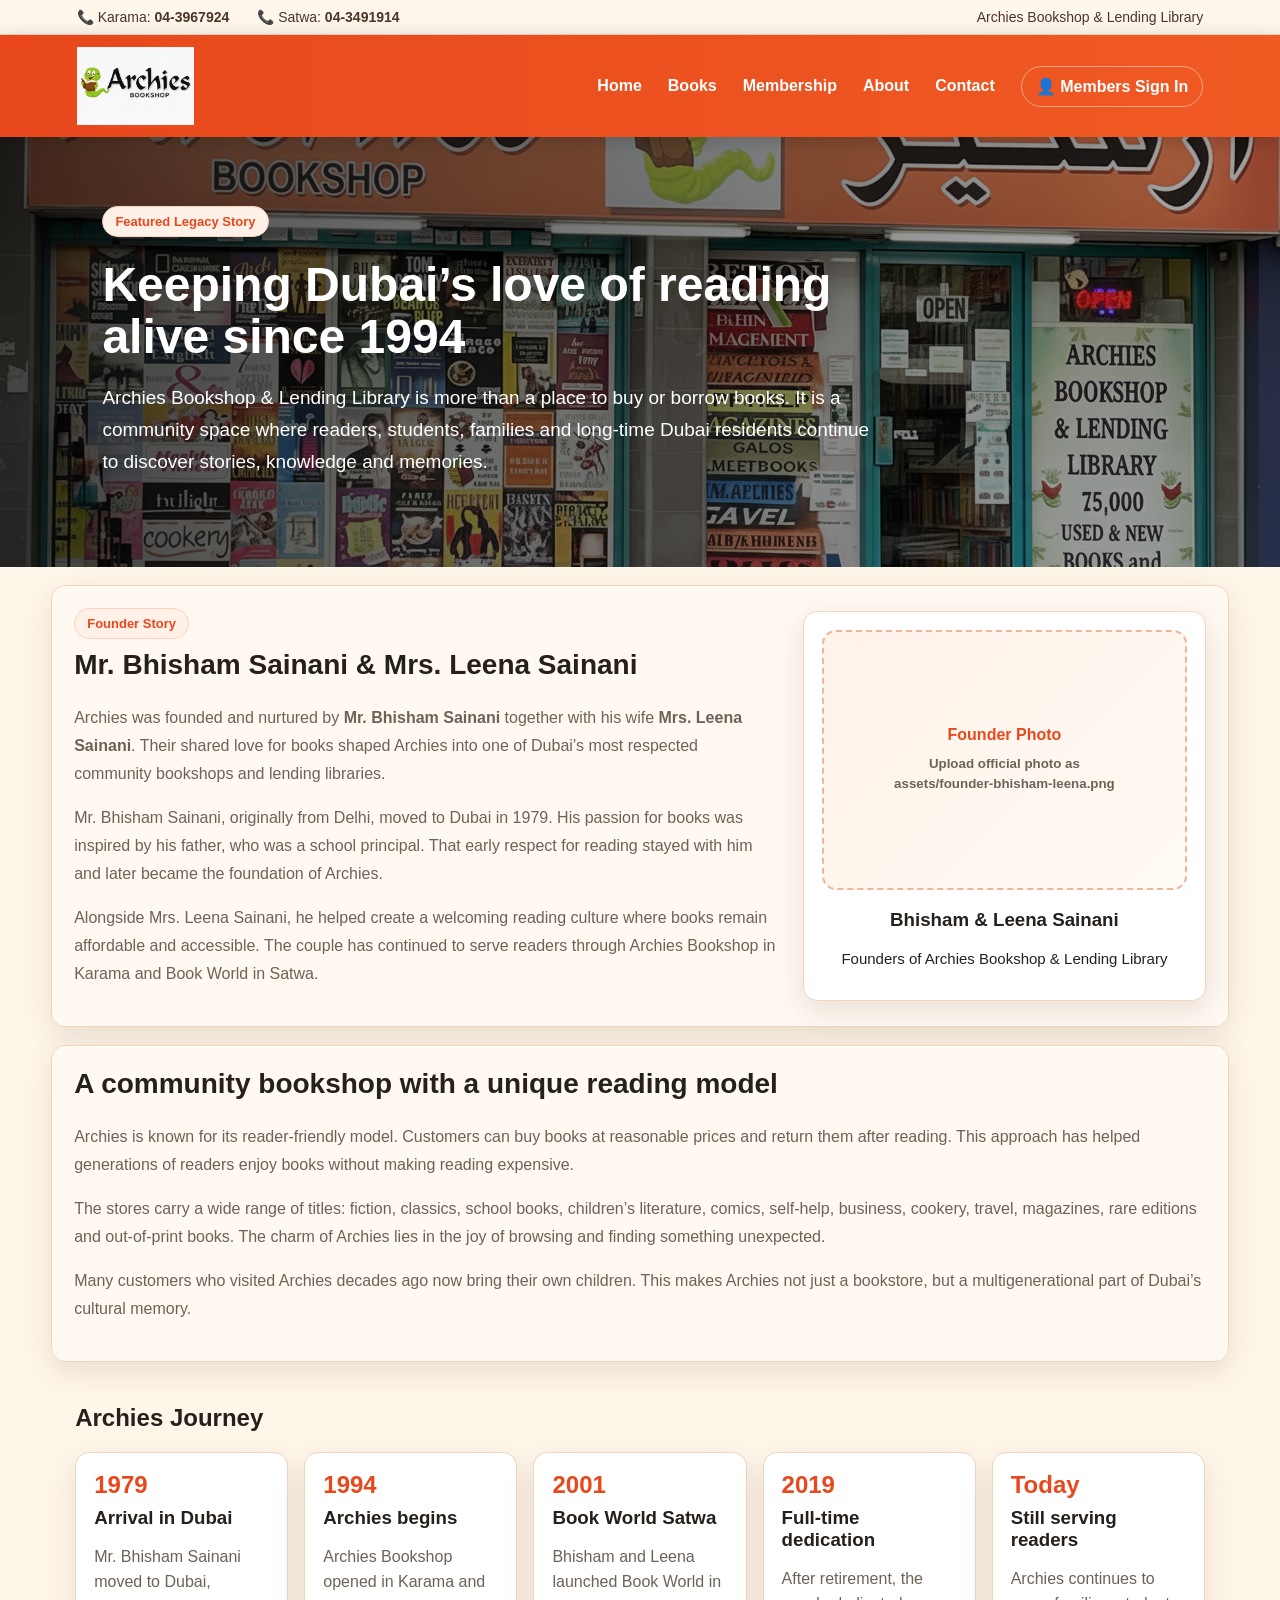
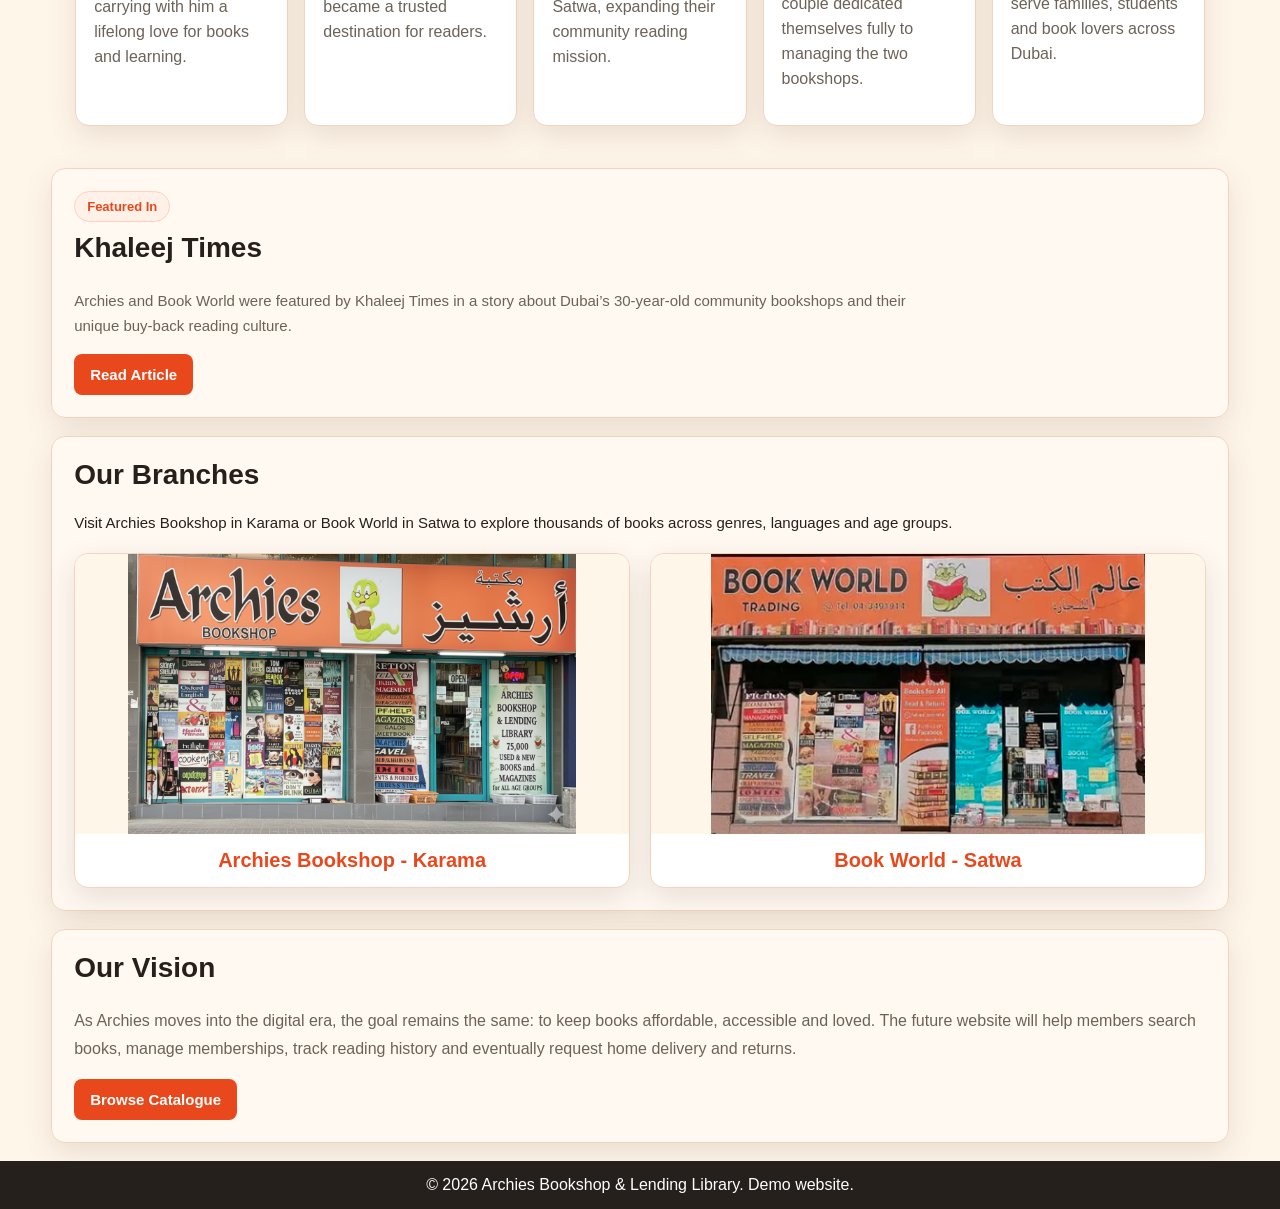
==== about.html @ c13fe4f5 "Add files via upload" ====
<!DOCTYPE html>
<html lang="en">
<head>
  <meta charset="UTF-8" />
  <meta name="viewport" content="width=device-width, initial-scale=1.0" />
  <title>About Archies Library Dubai</title>
  <link rel="stylesheet" href="styles.css" />
</head>
<body class="about-page">
  <div class="topbar">
    <div>📞 Karama: <strong>04-3967924</strong></div>
    <div>📞 Satwa: <strong>04-3491914</strong></div>
    <div class="social">Archies Bookshop & Lending Library</div>
  </div>

  <header class="main-header">
    <a class="brand" href="index.html#home">
      <img src="assets/logo.png" alt="Archies Bookshop logo" />
    </a>
    <nav class="login-nav">
      <a href="index.html#home">Home</a>
      <a href="index.html#books">Books</a>
      <a href="index.html#membership">Membership</a>
      <a href="about.html">About</a>
      <a href="index.html#contact">Contact</a>
      <a class="account" href="login.html">👤 Members Sign In</a>
    </nav>
  </header>

  <main>
    <section class="about-hero">
      <div class="about-hero-card">
        <span class="offer-label">Featured Legacy Story</span>
        <h1>Keeping Dubai’s love of reading alive since 1994</h1>
        <p>
          Archies Bookshop & Lending Library is more than a place to buy or borrow books. It is a community space where readers, students, families and long-time Dubai residents continue to discover stories, knowledge and memories.
        </p>
      </div>
    </section>

    <section class="panel founder-section">
      <div class="founder-story">
        <span class="offer-label">Founder Story</span>
        <h2>Mr. Bhisham Sainani & Mrs. Leena Sainani</h2>
        <p>
          Archies was founded and nurtured by <strong>Mr. Bhisham Sainani</strong> together with his wife <strong>Mrs. Leena Sainani</strong>. Their shared love for books shaped Archies into one of Dubai’s most respected community bookshops and lending libraries.
        </p>
        <p>
          Mr. Bhisham Sainani, originally from Delhi, moved to Dubai in 1979. His passion for books was inspired by his father, who was a school principal. That early respect for reading stayed with him and later became the foundation of Archies.
        </p>
        <p>
          Alongside Mrs. Leena Sainani, he helped create a welcoming reading culture where books remain affordable and accessible. The couple has continued to serve readers through Archies Bookshop in Karama and Book World in Satwa.
        </p>
      </div>
      <div class="founder-card">
        <div class="founder-photo-placeholder">
          <span>Founder Photo</span>
          <small>Upload official photo as<br>assets/founder-bhisham-leena.png</small>
        </div>
        <h3>Bhisham & Leena Sainani</h3>
        <p>Founders of Archies Bookshop & Lending Library</p>
      </div>
    </section>

    <section class="panel legacy-section">
      <h2>A community bookshop with a unique reading model</h2>
      <p>
        Archies is known for its reader-friendly model. Customers can buy books at reasonable prices and return them after reading. This approach has helped generations of readers enjoy books without making reading expensive.
      </p>
      <p>
        The stores carry a wide range of titles: fiction, classics, school books, children’s literature, comics, self-help, business, cookery, travel, magazines, rare editions and out-of-print books. The charm of Archies lies in the joy of browsing and finding something unexpected.
      </p>
      <p>
        Many customers who visited Archies decades ago now bring their own children. This makes Archies not just a bookstore, but a multigenerational part of Dubai’s cultural memory.
      </p>
    </section>

    <section class="timeline-section">
      <h2>Archies Journey</h2>
      <div class="timeline-grid">
        <div class="timeline-item">
          <strong>1979</strong>
          <h3>Arrival in Dubai</h3>
          <p>Mr. Bhisham Sainani moved to Dubai, carrying with him a lifelong love for books and learning.</p>
        </div>
        <div class="timeline-item">
          <strong>1994</strong>
          <h3>Archies begins</h3>
          <p>Archies Bookshop opened in Karama and became a trusted destination for readers.</p>
        </div>
        <div class="timeline-item">
          <strong>2001</strong>
          <h3>Book World Satwa</h3>
          <p>Bhisham and Leena launched Book World in Satwa, expanding their community reading mission.</p>
        </div>
        <div class="timeline-item">
          <strong>2019</strong>
          <h3>Full-time dedication</h3>
          <p>After retirement, the couple dedicated themselves fully to managing the two bookshops.</p>
        </div>
        <div class="timeline-item">
          <strong>Today</strong>
          <h3>Still serving readers</h3>
          <p>Archies continues to serve families, students and book lovers across Dubai.</p>
        </div>
      </div>
    </section>

    <section class="panel featured-section">
      <div>
        <span class="offer-label">Featured In</span>
        <h2>Khaleej Times</h2>
        <p>
          Archies and Book World were featured by Khaleej Times in a story about Dubai’s 30-year-old community bookshops and their unique buy-back reading culture.
        </p>
        <a class="btn primary" href="https://www.khaleejtimes.com/lifestyle/books/dubai-these-30-year-old-community-bookshops-allow-patrons-to-return-books-for-half-the-price?_refresh=true" target="_blank">Read Article</a>
      </div>
    </section>

    <section class="panel about-section">
      <div class="about-text">
        <h2>Our Branches</h2>
        <p>
          Visit Archies Bookshop in Karama or Book World in Satwa to explore thousands of books across genres, languages and age groups.
        </p>
      </div>

      <div class="branch-photos">
        <div class="branch-card">
          <img src="assets/karama-store.png" alt="Archies Bookshop Karama">
          <h3>Archies Bookshop - Karama</h3>
        </div>

        <div class="branch-card">
          <img src="assets/satwa-store.png" alt="Book World Satwa">
          <h3>Book World - Satwa</h3>
        </div>
      </div>
    </section>

    <section class="panel vision-section">
      <h2>Our Vision</h2>
      <p>
        As Archies moves into the digital era, the goal remains the same: to keep books affordable, accessible and loved. The future website will help members search books, manage memberships, track reading history and eventually request home delivery and returns.
      </p>
      <a class="btn primary" href="index.html#books">Browse Catalogue</a>
    </section>
  </main>

  <footer>© 2026 Archies Bookshop & Lending Library. Demo website.</footer>
</body>
</html>
---- styles.css ----
:root{
  --orange:#e8481c;
  --dark-orange:#b93213;
  --cream:#fff6ea;
  --paper:#fffaf3;
  --ink:#26201c;
  --muted:#6d6258;
  --teal:#058b90;
  --border:#f1d4bf;
  --shadow:0 10px 30px rgba(71,38,18,.12);
}

*{box-sizing:border-box}

body{
  margin:0;
  font-family:Segoe UI,Arial,sans-serif;
  background:var(--cream);
  color:var(--ink);
}

a{text-decoration:none;color:inherit}

.topbar{
  height:auto;
  padding:9px 6%;
  display:flex;
  gap:28px;
  justify-content:flex-start;
  align-items:center;
  background:#fff7ec;
  color:#4b3528;
  border-bottom:1px solid #efd8c4;
  font-size:14px;
}

.social{margin-left:auto}

.main-header{
  position:sticky;
  top:0;
  z-index:10;
  background:linear-gradient(90deg,var(--orange),#f05a23);
  display:flex;
  align-items:center;
  padding:12px 6%;
  box-shadow:0 3px 18px rgba(0,0,0,.18);
}

.brand img{
  height:78px;
  width:auto;
  max-width:320px;
  object-fit:contain;
  background:transparent;
  display:block;
}

.main-header nav{
  margin-left:auto;
  display:flex;
  gap:26px;
  align-items:center;
  color:white;
  font-weight:700;
}

.account,
.whatsapp-nav{
  border:1px solid rgba(255,255,255,.45);
  padding:10px 14px;
  border-radius:22px;
}

.whatsapp-nav{
  background:rgba(255,255,255,.12);
}

.menu-btn{
  display:none;
  margin-left:auto;
  background:white;
  color:var(--orange);
  border:0;
  border-radius:8px;
  font-size:24px;
  padding:8px 12px;
}

.hero{
  position:relative;
  min-height:520px;
  background:url('assets/archies-storefront.png') center center/100% 100% no-repeat;
}

.hero-overlay{
  position:absolute;
  inset:0;
  background:linear-gradient(90deg,rgba(0,0,0,.78),rgba(0,0,0,.5),rgba(0,0,0,.1));
}

.hero-content{
  position:relative;
  z-index:1;
  display:grid;
  grid-template-columns:1fr 1fr;
  gap:44px;
  padding:60px 8%;
  align-items:center;
}

.hero-text{color:white}

.tag{
  color:#ffb28e;
  font-weight:800;
  letter-spacing:.08em;
  text-transform:uppercase;
}

.hero h1{
  font-size:44px;
  line-height:1.1;
  margin:0 0 18px;
}

.hero p{
  font-size:18px;
  line-height:1.6;
}

.hero-actions{
  display:flex;
  gap:14px;
  margin-top:25px;
}

.btn{
  display:inline-block;
  border:0;
  border-radius:8px;
  padding:13px 20px;
  font-weight:800;
  cursor:pointer;
}

.primary{background:var(--orange);color:white}
.primary:hover{background:var(--dark-orange)}
.secondary{background:transparent;color:white;border:2px solid white}

.search-card,
.panel,
.feature-strip,
.stats,
.footer-grid{
  background:rgba(255,250,243,.95);
  border:1px solid var(--border);
  border-radius:14px;
  box-shadow:var(--shadow);
}

.search-card{padding:24px}
.search-card h2{margin-top:0}

.search-row{
  display:grid;
  grid-template-columns:1.5fr .8fr auto;
  gap:10px;
}

.search-row input,
.search-row select,
input,
textarea{
  width:100%;
  border:1px solid #dfc7b5;
  border-radius:8px;
  padding:13px;
  background:white;
}

.quick-tags{
  display:flex;
  flex-wrap:wrap;
  gap:10px;
  margin-top:15px;
}

.quick-tags button{
  border:0;
  background:white;
  border-radius:20px;
  padding:9px 16px;
  box-shadow:0 2px 8px rgba(0,0,0,.08);
}

.feature-strip{
  margin:18px 4%;
  padding:22px;
  display:grid;
  grid-template-columns:repeat(6,1fr);
  gap:14px;
}

.feature-strip div{
  border-right:1px solid var(--border);
  padding:0 20px;
}

.feature-strip div:last-child{border-right:0}
.feature-strip span{font-size:38px}
.feature-strip h3{margin:6px 0}
.feature-strip p{color:var(--muted)}

.layout-grid{
  display:grid;
  grid-template-columns:280px 1fr 280px;
  gap:18px;
  margin:18px 4%;
}

.panel{padding:22px}
.panel h2{margin-top:0}

.panel label{
  display:grid;
  grid-template-columns:22px 120px auto;
  align-items:center;
  gap:12px;
  padding:12px 0;
  border-bottom:1px solid #f0ded0;
  color:#47382e;
  font-size:15px;
}

.panel label strong{
  text-align:right;
  line-height:1.4;
  font-size:14px;
}

.panel label input[type="radio"]{
  width:18px;
  height:18px;
  margin:0;
  accent-color:var(--orange);
}

.panel h2{
  margin-top:0;
  font-size:28px;
}

.panel p{
  font-size:15px;
}

.full{
  width:100%;
  margin:16px 0;
}

.primary{
  background:var(--orange);
  color:white;
  border:none;
  border-radius:8px;
  padding:12px 16px;
  font-size:15px;
  font-weight:700;
  cursor:pointer;
}

.full{width:100%;margin:18px 0}

.section-head{
  display:flex;
  justify-content:space-between;
  align-items:center;
}

.section-head a{color:var(--orange);font-weight:800}

.books-grid{
  display:grid;
  grid-template-columns:repeat(5,1fr);
  gap:18px;
}

.book-card{
  background:white;
  border:1px solid #f1dfd0;
  border-radius:12px;
  overflow:hidden;
  box-shadow:0 6px 16px rgba(0,0,0,.08);
}

.book-cover{
  height:170px;
  background:linear-gradient(135deg,#f8e6d6,#fff);
  display:flex;
  align-items:center;
  justify-content:center;
  text-align:center;
  padding:20px;
  color:var(--orange);
  font-weight:900;
  font-size:24px;
}

.book-body{padding:12px}
.book-body h3{font-size:16px;margin:0 0 5px}
.book-body p{margin:0 0 8px;color:var(--muted);font-size:14px}

.chip{
  display:inline-block;
  margin-right:5px;
  background:#ffe4d6;
  color:var(--orange);
  padding:6px 9px;
  border-radius:7px;
  font-size:12px;
  font-weight:800;
}

.chip.buy{background:#eaf3dc;color:#4b6b1f}

.why-card ul{padding-left:0;list-style:none}
.why-card li{margin:13px 0}
.why-card li:before{content:'✓';color:var(--orange);font-weight:900;margin-right:8px}

.whatsapp-card{
  margin-top:20px;
  padding:18px;
  border:1px solid var(--border);
  border-radius:12px;
  background:white;
}

.wa-icon{font-size:42px}

.stats{
  margin:18px 4%;
  display:grid;
  grid-template-columns:repeat(5,1fr);
  gap:20px;
  text-align:center;
  padding:20px;
}

.stats strong{display:block;color:var(--orange);font-size:26px}
.stats span{font-weight:700}

.two-col{
  display:grid;
  grid-template-columns:1fr 1fr;
  gap:18px;
  margin:18px 4%;
}

.image-panel{padding:0;overflow:hidden}
.image-panel img{width:100%;height:100%;object-fit:cover}

.profile-box{
  display:grid;
  grid-template-columns:repeat(3,1fr);
  gap:14px;
}

.profile-box p{background:white;padding:15px;border-radius:10px}

.testimonials,
.panel#profile{margin:18px 4%}

.testimonial-grid{
  display:grid;
  grid-template-columns:repeat(3,1fr);
  gap:14px;
}

.testimonial-grid blockquote{
  background:white;
  border-left:5px solid var(--orange);
  margin:0;
  padding:18px;
  border-radius:10px;
}

.footer-grid{
  margin:18px 4% 0;
  padding:24px;
  display:grid;
  grid-template-columns:repeat(4,1fr);
  gap:24px;
  border-radius:14px 14px 0 0;
}

textarea{height:84px;margin:8px 0;resize:vertical}

footer{
  text-align:center;
  background:#25201c;
  color:white;
  padding:15px;
}

@media(max-width:1000px){
  .hero-content,
  .layout-grid,
  .two-col{grid-template-columns:1fr}
  .books-grid{grid-template-columns:repeat(3,1fr)}
  .feature-strip,
  .stats,
  .footer-grid{grid-template-columns:repeat(2,1fr)}
  .main-header nav{
    display:none;
    position:absolute;
    left:0;
    right:0;
    top:102px;
    background:var(--orange);
    padding:20px;
    flex-direction:column;
  }
  .main-header nav.open{display:flex}
  .menu-btn{display:block}
  .brand img{height:68px;max-width:260px}
}

@media(max-width:620px){
  .topbar{display:block;line-height:1.8}
  .hero-content{padding:35px 5%}
  .hero h1{font-size:34px}
  .search-row{grid-template-columns:1fr}
  .books-grid,
  .feature-strip,
  .stats,
  .footer-grid,
  .profile-box,
  .testimonial-grid{grid-template-columns:1fr}
  .feature-strip div{border-right:0;border-bottom:1px solid var(--border)}
  .main-header{padding:10px 4%}
  .brand img{height:58px;max-width:220px}
}

.about-section{
  margin:18px 4%;
}

.about-text{
  max-width:900px;
  margin-bottom:22px;
}

.branch-photos{
  display:grid;
  grid-template-columns:1fr 1fr;
  gap:20px;
}

.branch-card{
  background:white;
  border:1px solid var(--border);
  border-radius:14px;
  overflow:hidden;
  box-shadow:var(--shadow);
}

.branch-card img{
  width:100%;
  height:280px;
  object-fit:contain;
  object-position:center;
  background:#fff6ea;
  display:block;
}

.branch-card h3{
  margin:0;
  padding:15px;
  color:var(--orange);
  text-align:center;
  font-size:20px;
}

@media(max-width:700px){
  .branch-photos{
    grid-template-columns:1fr;
  }
}


/* V4 Catalogue Enhancements */
.advanced-filters,
.catalogue-toolbar{
  display:grid;
  grid-template-columns:repeat(4,1fr);
  gap:10px;
  margin-top:14px;
}

.catalogue-toolbar{
  grid-template-columns:1fr 1fr 1fr auto;
  margin:14px 0 20px;
}

.catalogue-toolbar select,
.advanced-filters select{
  border:1px solid #dfc7b5;
  border-radius:8px;
  padding:12px;
  background:white;
}

.section-subtitle{
  margin-top:-8px;
  color:var(--muted);
}

.result-count{
  background:#fff0e8;
  color:var(--orange);
  border:1px solid #ffd1bd;
  border-radius:20px;
  padding:8px 14px;
  font-weight:800;
  white-space:nowrap;
}

.btn.light{
  background:white;
  color:var(--orange);
  border:1px solid #f2c6b2;
}

.book-card{
  transition:transform .2s ease, box-shadow .2s ease;
}

.book-card:hover{
  transform:translateY(-5px);
  box-shadow:0 14px 24px rgba(71,38,18,.14);
}

.book-cover{
  height:185px;
  background:linear-gradient(135deg,#ffefe2,#fffaf3);
  position:relative;
  overflow:hidden;
}

.book-cover::before{
  content:'';
  position:absolute;
  inset:12px;
  border:2px solid rgba(232,72,28,.18);
  border-radius:10px;
}

.book-cover .cover-title{
  position:relative;
  z-index:1;
  font-size:20px;
  line-height:1.15;
}

.book-body{
  min-height:205px;
  display:flex;
  flex-direction:column;
}

.book-meta{
  display:flex;
  flex-wrap:wrap;
  gap:6px;
  margin:8px 0;
}

.book-price{
  margin-top:auto;
  display:flex;
  justify-content:space-between;
  align-items:center;
  gap:8px;
}

.book-price strong{
  color:var(--orange);
}

.book-card .small{
  color:var(--muted);
  font-size:13px;
}

.book-actions{
  display:flex;
  gap:8px;
  margin-top:10px;
}

.book-actions a{
  flex:1;
  text-align:center;
  font-size:13px;
  padding:9px 10px;
}

.status{
  display:inline-block;
  padding:5px 8px;
  border-radius:999px;
  font-size:12px;
  font-weight:800;
  background:#edf7e6;
  color:#3d701a;
}

.status.limited{
  background:#fff3d8;
  color:#8a5a00;
}

.status.out{
  background:#f8e4e4;
  color:#9b1d1d;
}

@media(max-width:1000px){
  .advanced-filters,
  .catalogue-toolbar{
    grid-template-columns:1fr 1fr;
  }
}

@media(max-width:620px){
  .advanced-filters,
  .catalogue-toolbar{
    grid-template-columns:1fr;
  }
  .section-head{
    align-items:flex-start;
    gap:10px;
    flex-direction:column;
  }
}


/* V5 Catalogue Layout + Pagination Fixes */
.layout-grid{
  grid-template-columns:260px minmax(0,1fr) 260px;
  align-items:start;
}

.books-section{
  min-width:0;
}

.books-grid{
  grid-template-columns:repeat(3,minmax(210px,1fr));
  gap:22px;
}

.book-card{
  min-width:0;
}

.book-cover{
  height:210px;
}

.book-cover .cover-title{
  font-size:22px;
  max-width:85%;
  word-break:normal;
  overflow-wrap:break-word;
}

.book-body{
  min-height:260px;
}

.book-body h3{
  font-size:17px;
  line-height:1.25;
}

.book-actions{
  display:grid;
  grid-template-columns:1fr 1fr;
  gap:8px;
}

.book-actions a{
  width:100%;
  display:block;
  white-space:nowrap;
  overflow:hidden;
  text-overflow:ellipsis;
  font-size:13px;
  padding:10px 8px;
}

.pagination-controls{
  display:flex;
  flex-wrap:wrap;
  align-items:center;
  justify-content:center;
  gap:8px;
  margin:24px 0 4px;
}

.pagination-controls button{
  border:1px solid #f2c6b2;
  background:white;
  color:var(--orange);
  border-radius:8px;
  padding:9px 12px;
  font-weight:800;
  cursor:pointer;
}

.pagination-controls button.active{
  background:var(--orange);
  color:white;
  border-color:var(--orange);
}

.pagination-controls button:disabled{
  opacity:.45;
  cursor:not-allowed;
}

@media(max-width:1200px){
  .layout-grid{
    grid-template-columns:240px minmax(0,1fr);
  }
  .why-card{
    grid-column:1 / -1;
  }
  .books-grid{
    grid-template-columns:repeat(3,minmax(190px,1fr));
  }
}

@media(max-width:900px){
  .layout-grid{
    grid-template-columns:1fr;
  }
  .books-grid{
    grid-template-columns:repeat(2,minmax(220px,1fr));
  }
}

@media(max-width:620px){
  .books-grid{
    grid-template-columns:1fr;
  }
  .pagination-controls button{
    padding:8px 10px;
    font-size:13px;
  }
}


/* V6 Layout Cleanup */
.combined-benefits{
  align-items:stretch;
}

.combined-benefits div{
  text-align:center;
}

.combined-benefits span{
  display:block;
  margin-bottom:6px;
}

.layout-grid{
  grid-template-columns:260px minmax(0,1fr);
  align-items:start;
}

.books-grid{
  grid-template-columns:repeat(4,minmax(190px,1fr));
}

.why-card{
  display:none;
}

.stats{
  display:none;
}

@media(min-width:1500px){
  .books-grid{
    grid-template-columns:repeat(5,minmax(190px,1fr));
  }
}

@media(max-width:1200px){
  .feature-strip{
    grid-template-columns:repeat(3,1fr);
  }
  .layout-grid{
    grid-template-columns:240px minmax(0,1fr);
  }
  .books-grid{
    grid-template-columns:repeat(3,minmax(190px,1fr));
  }
}

@media(max-width:900px){
  .feature-strip{
    grid-template-columns:repeat(2,1fr);
  }
  .layout-grid{
    grid-template-columns:1fr;
  }
  .books-grid{
    grid-template-columns:repeat(2,minmax(220px,1fr));
  }
}

@media(max-width:620px){
  .feature-strip{
    grid-template-columns:1fr;
  }
  .books-grid{
    grid-template-columns:1fr;
  }
}


/* V7 Full Catalogue Filters */
.catalogue-search-row{
  display:grid;
  grid-template-columns:1fr auto;
  gap:10px;
  margin:14px 0 12px;
}

.catalogue-search-row input{
  width:100%;
  border:1px solid #dfc7b5;
  border-radius:8px;
  padding:12px;
  background:white;
}

.catalogue-toolbar.full-filter-grid{
  display:grid;
  grid-template-columns:repeat(4,minmax(150px,1fr));
  gap:10px;
  margin:0 0 20px;
}

.catalogue-toolbar.full-filter-grid select{
  width:100%;
}

@media(max-width:1000px){
  .catalogue-toolbar.full-filter-grid{
    grid-template-columns:repeat(2,1fr);
  }
}

@media(max-width:620px){
  .catalogue-search-row,
  .catalogue-toolbar.full-filter-grid{
    grid-template-columns:1fr;
  }
}


/* V8 Public Website Cleanup: Offers, Donate, Member Portal */
.offers-section{
  margin:18px 4%;
  display:grid;
  grid-template-columns:1.4fr .9fr;
  gap:18px;
}

.offer-card{
  background:linear-gradient(135deg,#fffaf3,#fff1e8);
  border:1px solid var(--border);
  border-radius:14px;
  box-shadow:var(--shadow);
  padding:24px;
}

.main-offer{
  background:
    linear-gradient(135deg,rgba(255,250,243,.96),rgba(255,235,220,.96));
}

.offer-label{
  display:inline-block;
  background:#fff0e8;
  color:var(--orange);
  border:1px solid #ffd1bd;
  border-radius:999px;
  padding:7px 12px;
  font-weight:800;
  font-size:13px;
  margin-bottom:10px;
}

.offer-card h2{
  margin:0 0 10px;
  font-size:28px;
}

.offer-card p{
  color:var(--muted);
  line-height:1.6;
  margin-bottom:18px;
}

.member-login-section{
  margin:18px 4%;
  display:flex;
  align-items:center;
  justify-content:space-between;
  gap:18px;
}

.member-login-section p{
  max-width:850px;
  color:var(--muted);
  line-height:1.6;
}

@media(max-width:900px){
  .offers-section{
    grid-template-columns:1fr;
  }
  .member-login-section{
    flex-direction:column;
    align-items:flex-start;
  }
}


/* V10 Login Page + Combined Contact/Location Section */
.contact-section{
  grid-template-columns:1fr 1fr 1fr;
  align-items:stretch;
}

.contact-section iframe{
  width:100%;
  height:230px;
  border:0;
  border-radius:12px;
  margin-top:10px;
}

.contact-branch,
.contact-form-card{
  min-width:0;
}

.contact-form-card p{
  color:var(--muted);
  line-height:1.6;
}

.contact-form-card input{
  margin-bottom:8px;
}

.login-page .main-header{
  position:relative;
}

.login-nav{
  margin-left:auto;
  display:flex;
  gap:24px;
  align-items:center;
  color:white;
  font-weight:700;
}

.login-shell{
  min-height:620px;
  display:flex;
  align-items:center;
  justify-content:center;
  padding:45px 4%;
  background:linear-gradient(135deg,#fff6ea,#fff0e5);
}

.login-card{
  width:100%;
  max-width:520px;
}

.login-card h1{
  margin:8px 0 10px;
  font-size:34px;
}

.login-card label{
  display:block;
  border-bottom:0;
  padding:12px 0 6px;
  color:var(--ink);
  font-weight:800;
}

.login-card input{
  margin-bottom:8px;
}

.login-note{
  margin-top:18px;
  padding:15px;
  border-radius:12px;
  background:#fff6ea;
  border:1px solid var(--border);
}

.login-note h3{
  margin:0 0 8px;
  color:var(--orange);
}

.login-note p{
  margin:0;
  color:var(--muted);
  line-height:1.6;
}

@media(max-width:1000px){
  .contact-section{
    grid-template-columns:1fr;
  }
}

@media(max-width:620px){
  .login-nav{
    display:none;
  }
}


/* V11 Dedicated About Page */
.about-preview-grid{
  display:grid;
  grid-template-columns:1fr 1.1fr;
  gap:22px;
  align-items:start;
}

.about-mini-cards{
  display:grid;
  grid-template-columns:1fr 1fr;
  gap:16px;
}

.about-mini-cards .branch-card img{
  height:220px;
}

.about-page .main-header{
  position:relative;
}

.about-hero{
  min-height:430px;
  display:flex;
  align-items:center;
  padding:60px 8%;
  background:
    linear-gradient(90deg,rgba(0,0,0,.72),rgba(0,0,0,.28)),
    url('assets/archies-storefront.png') center center/cover no-repeat;
}

.about-hero-card{
  max-width:780px;
  color:white;
}

.about-hero-card h1{
  font-size:48px;
  line-height:1.08;
  margin:12px 0 16px;
}

.about-hero-card p{
  font-size:19px;
  line-height:1.7;
}

.founder-section{
  margin:18px 4%;
  display:grid;
  grid-template-columns:1.4fr .8fr;
  gap:24px;
  align-items:center;
}

.founder-story p,
.legacy-section p,
.vision-section p{
  color:var(--muted);
  line-height:1.75;
  font-size:16px;
}

.founder-card{
  background:white;
  border:1px solid var(--border);
  border-radius:14px;
  box-shadow:var(--shadow);
  padding:18px;
  text-align:center;
}

.founder-photo-placeholder{
  height:260px;
  border-radius:14px;
  border:2px dashed #f0b69b;
  background:linear-gradient(135deg,#fff3ea,#fffaf3);
  display:flex;
  flex-direction:column;
  align-items:center;
  justify-content:center;
  color:var(--orange);
  font-weight:900;
}

.founder-photo-placeholder small{
  color:var(--muted);
  margin-top:10px;
  font-weight:600;
  line-height:1.5;
}

.legacy-section,
.vision-section,
.featured-section{
  margin:18px 4%;
}

.timeline-section{
  margin:18px 4%;
  padding:24px;
}

.timeline-section h2{
  margin-top:0;
}

.timeline-grid{
  display:grid;
  grid-template-columns:repeat(5,1fr);
  gap:16px;
}

.timeline-item{
  background:white;
  border:1px solid var(--border);
  border-radius:14px;
  padding:18px;
  box-shadow:var(--shadow);
}

.timeline-item strong{
  color:var(--orange);
  font-size:24px;
}

.timeline-item h3{
  margin:8px 0;
}

.timeline-item p{
  color:var(--muted);
  line-height:1.55;
}

.featured-section{
  display:flex;
  align-items:center;
  justify-content:space-between;
  gap:20px;
}

.featured-section p{
  color:var(--muted);
  line-height:1.7;
  max-width:850px;
}

@media(max-width:1000px){
  .about-preview-grid,
  .founder-section{
    grid-template-columns:1fr;
  }
  .timeline-grid{
    grid-template-columns:repeat(2,1fr);
  }
  .featured-section{
    flex-direction:column;
    align-items:flex-start;
  }
}

@media(max-width:620px){
  .about-mini-cards,
  .timeline-grid{
    grid-template-columns:1fr;
  }
  .about-hero{
    padding:42px 5%;
  }
  .about-hero-card h1{
    font-size:34px;
  }
}
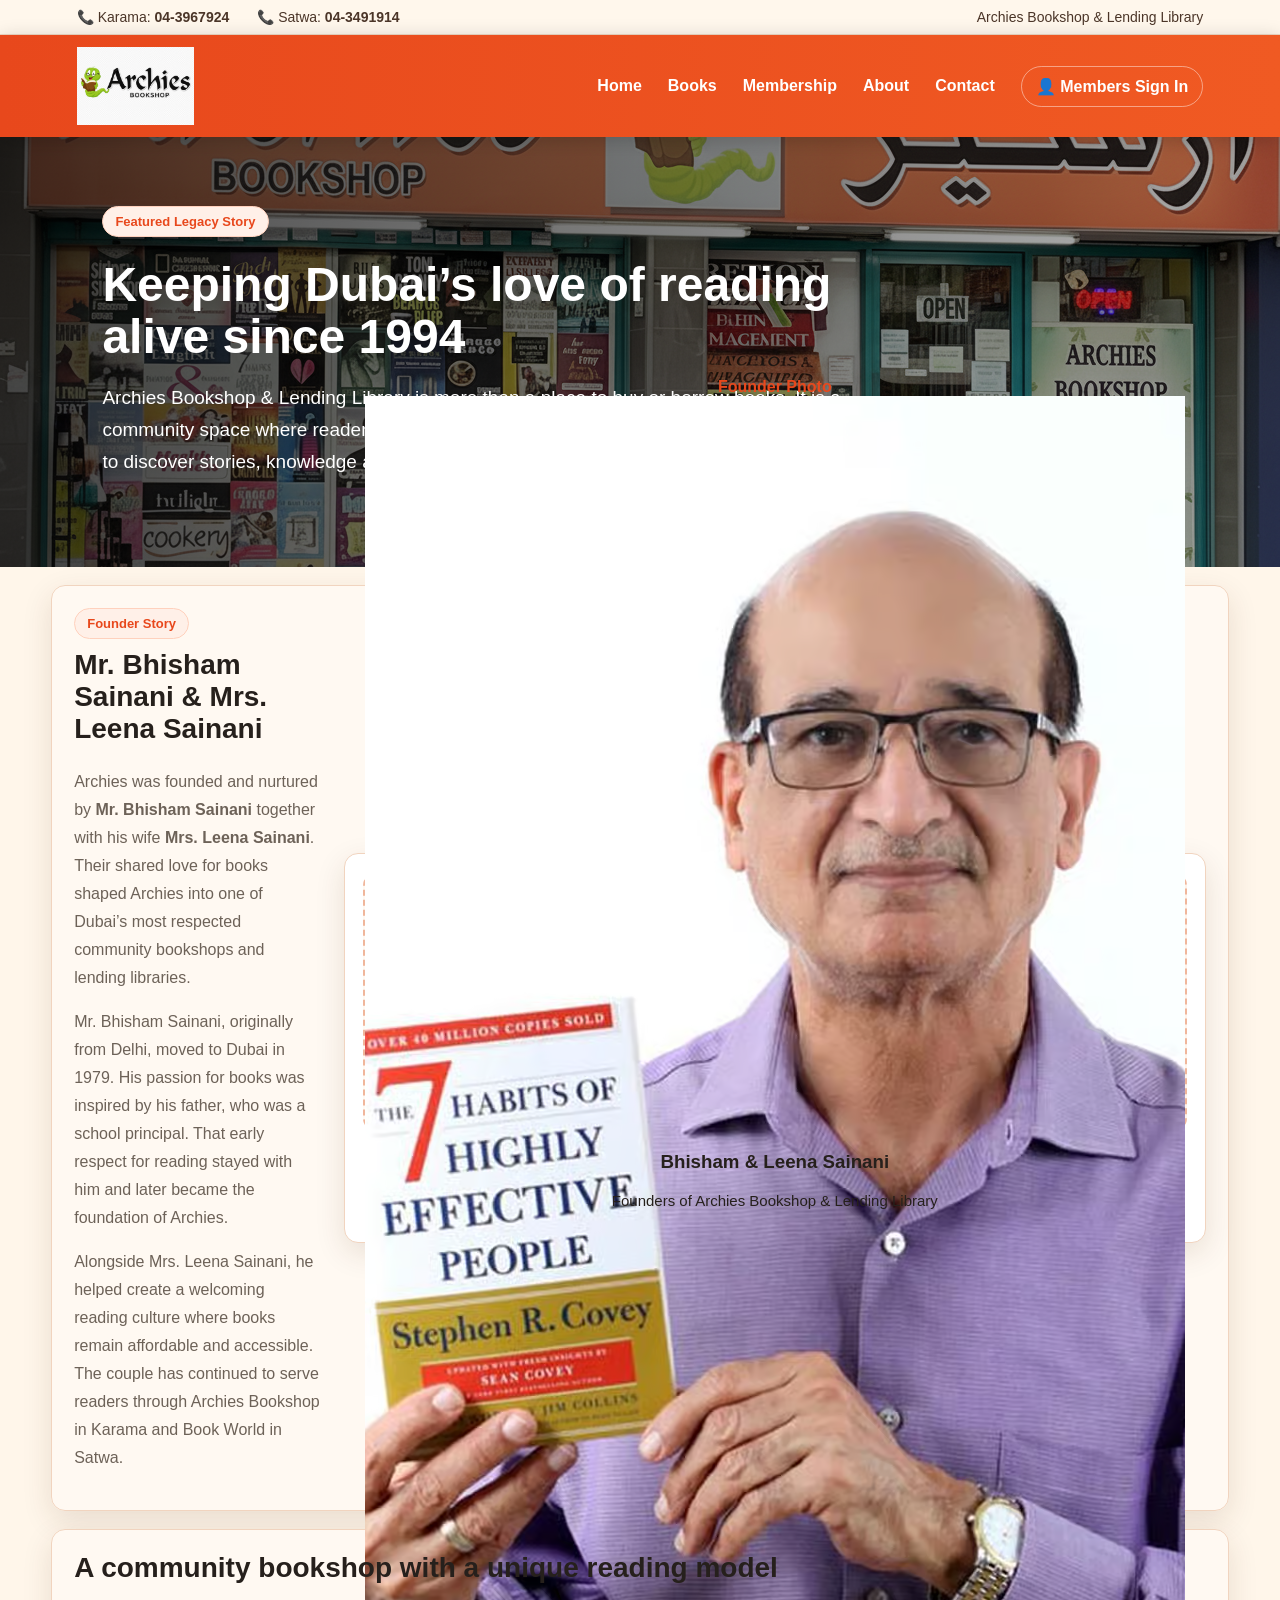
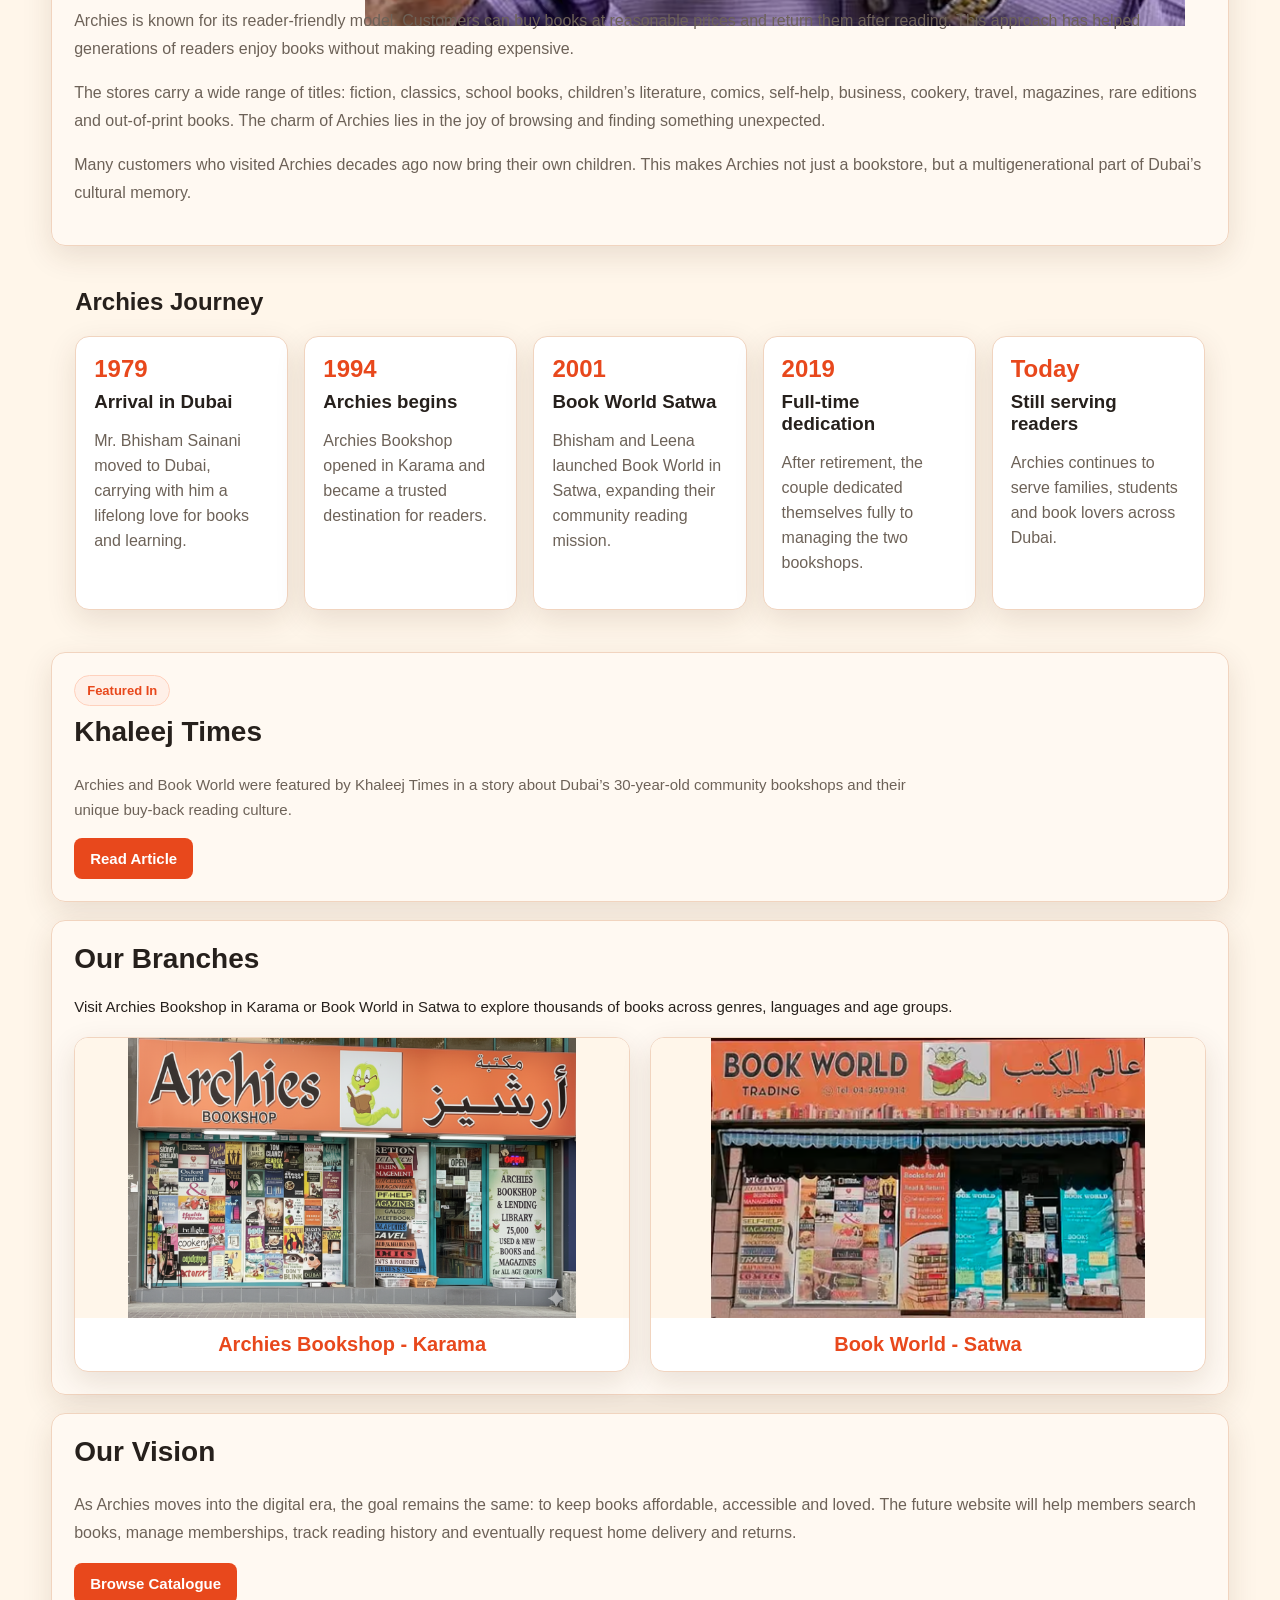
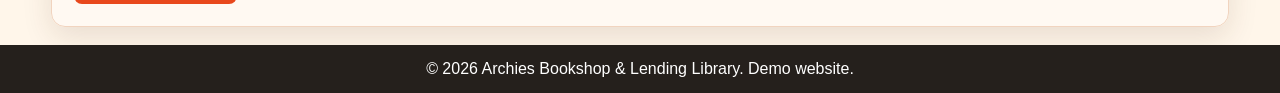
==== commit 19a096b5: "Add files via upload" ====
--- a/about.html
+++ b/about.html
@@ -55,7 +55,7 @@
       <div class="founder-card">
         <div class="founder-photo-placeholder">
           <span>Founder Photo</span>
-          <small>Upload official photo as<br>assets/founder-bhisham-leena.png</small>
+          <img src="assets/founder-bhisham-leena.png" alt="Mr. Bhisham Sainani and Mrs. Leena Sainani">
         </div>
         <h3>Bhisham & Leena Sainani</h3>
         <p>Founders of Archies Bookshop & Lending Library</p>
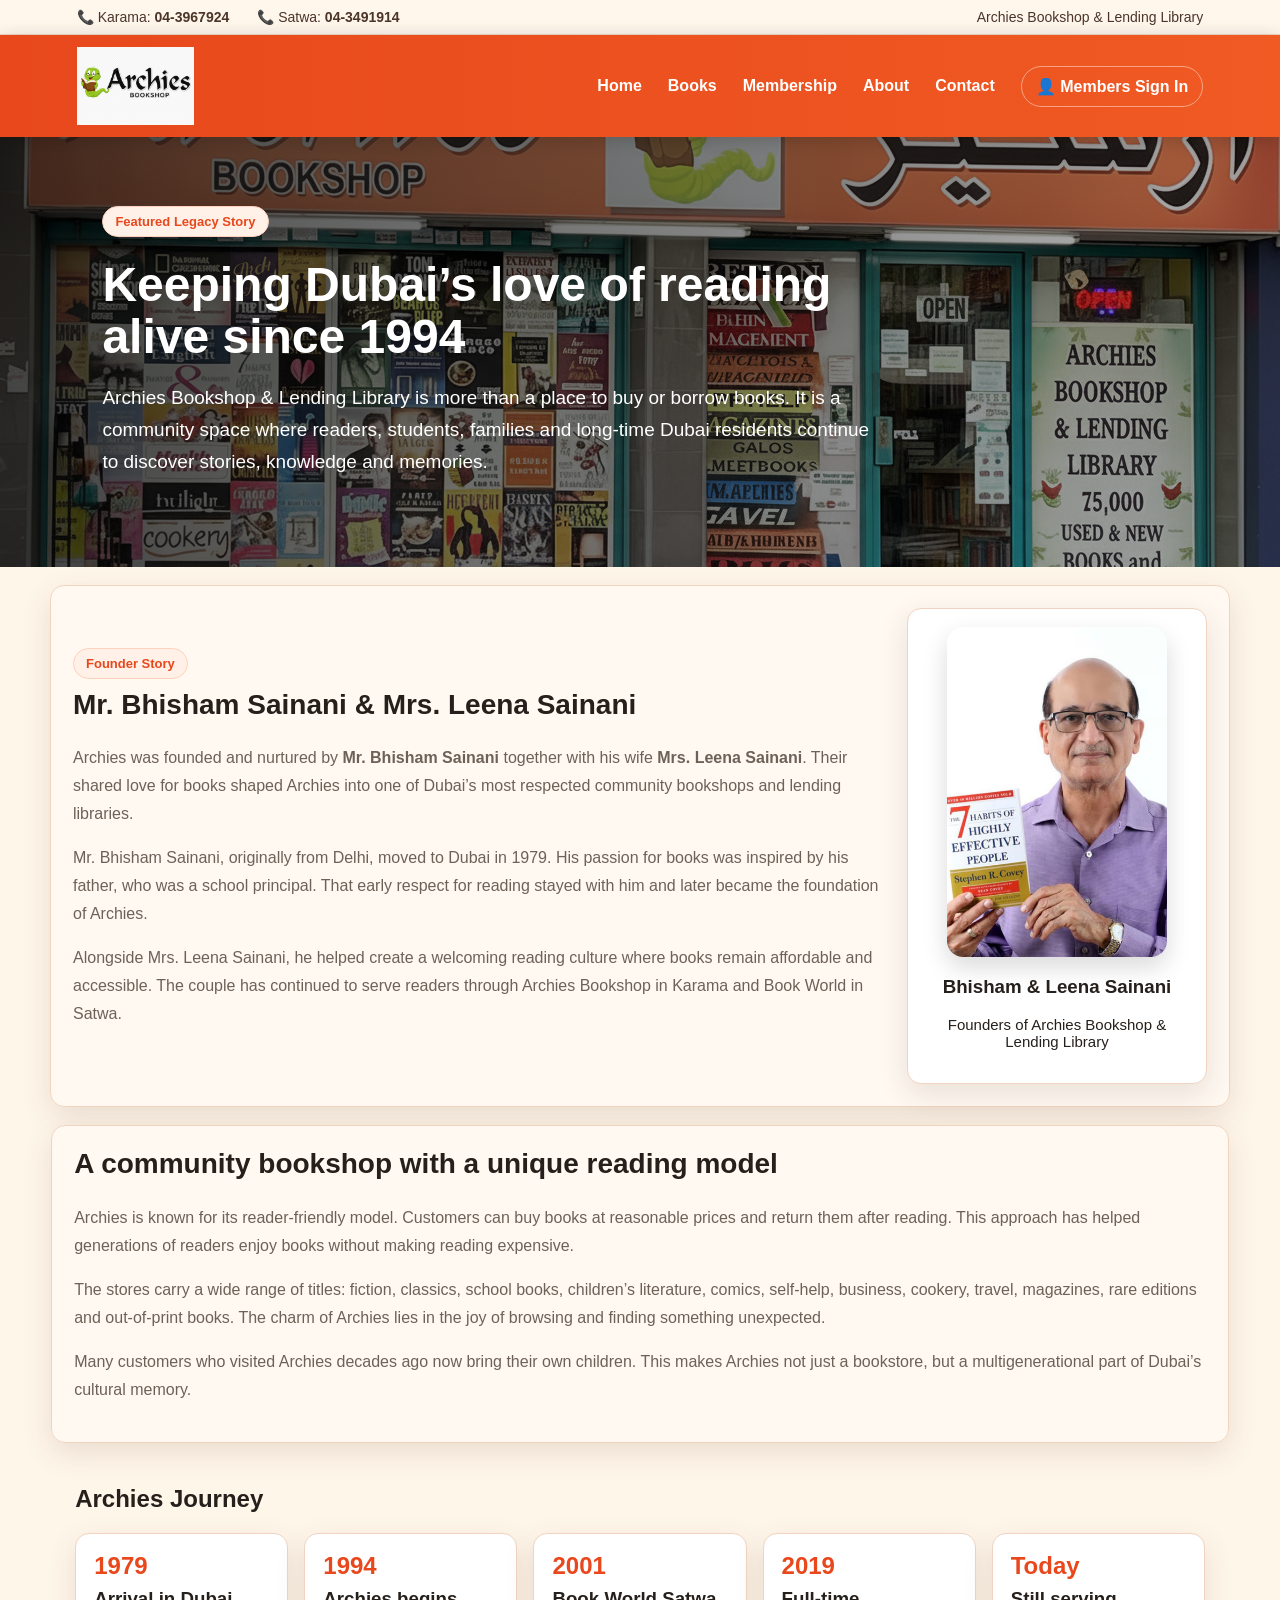
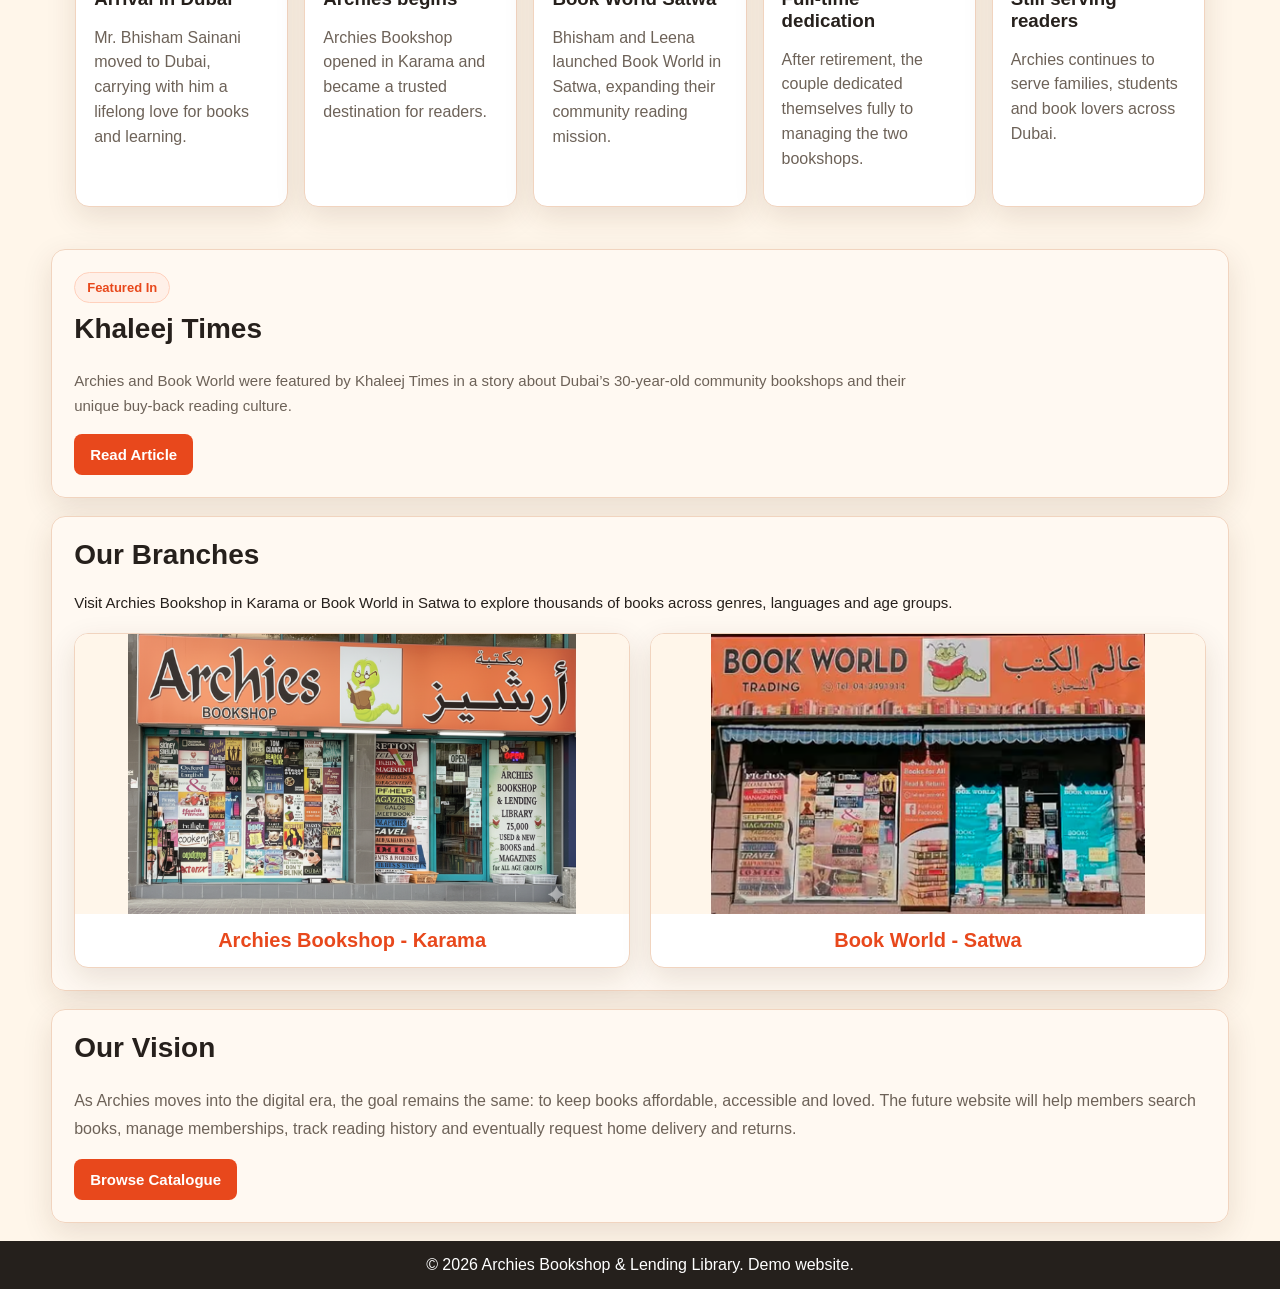
==== commit ecc0efae: "Add files via upload" ====
--- a/about.html
+++ b/about.html
@@ -54,7 +54,7 @@
       </div>
       <div class="founder-card">
         <div class="founder-photo-placeholder">
-          <span>Founder Photo</span>
+          <span></span>
           <img src="assets/founder-bhisham-leena.png" alt="Mr. Bhisham Sainani and Mrs. Leena Sainani">
         </div>
         <h3>Bhisham & Leena Sainani</h3>
--- a/styles.css
+++ b/styles.css
@@ -1100,7 +1100,7 @@
 .founder-section{
   margin:18px 4%;
   display:grid;
-  grid-template-columns:1.4fr .8fr;
+  grid-template-columns:1.6fr 320px;
   gap:24px;
   align-items:center;
 }
@@ -1122,24 +1122,19 @@
   text-align:center;
 }
 
-.founder-photo-placeholder{
-  height:260px;
-  border-radius:14px;
-  border:2px dashed #f0b69b;
-  background:linear-gradient(135deg,#fff3ea,#fffaf3);
-  display:flex;
-  flex-direction:column;
-  align-items:center;
-  justify-content:center;
-  color:var(--orange);
-  font-weight:900;
-}
-
-.founder-photo-placeholder small{
-  color:var(--muted);
-  margin-top:10px;
-  font-weight:600;
-  line-height:1.5;
+.founder-photo{
+    display:flex;
+    align-items:center;
+    justify-content:center;
+}
+
+.founder-photo img{
+    width:220px;
+    max-width:220px;
+    height:auto;
+    display:block;
+    border-radius:18px;
+    box-shadow:0 10px 25px rgba(0,0,0,0.15);
 }
 
 .legacy-section,
@@ -1224,3 +1219,36 @@
     font-size:34px;
   }
 }
+
+/* Final founder photo fix */
+.founder-section{
+  grid-template-columns:1.4fr 300px !important;
+  max-width:1180px;
+  margin:18px auto;
+}
+
+.founder-card{
+  max-width:300px;
+  overflow:hidden;
+}
+
+.founder-card img{
+  width:220px !important;
+  max-width:220px !important;
+  height:auto !important;
+  display:block;
+  margin:0 auto 12px auto;
+  border-radius:16px;
+  box-shadow:0 10px 25px rgba(0,0,0,0.15);
+}
+
+@media(max-width:900px){
+  .founder-section{
+    grid-template-columns:1fr !important;
+  }
+
+  .founder-card{
+    max-width:320px;
+    margin:auto;
+  }
+}
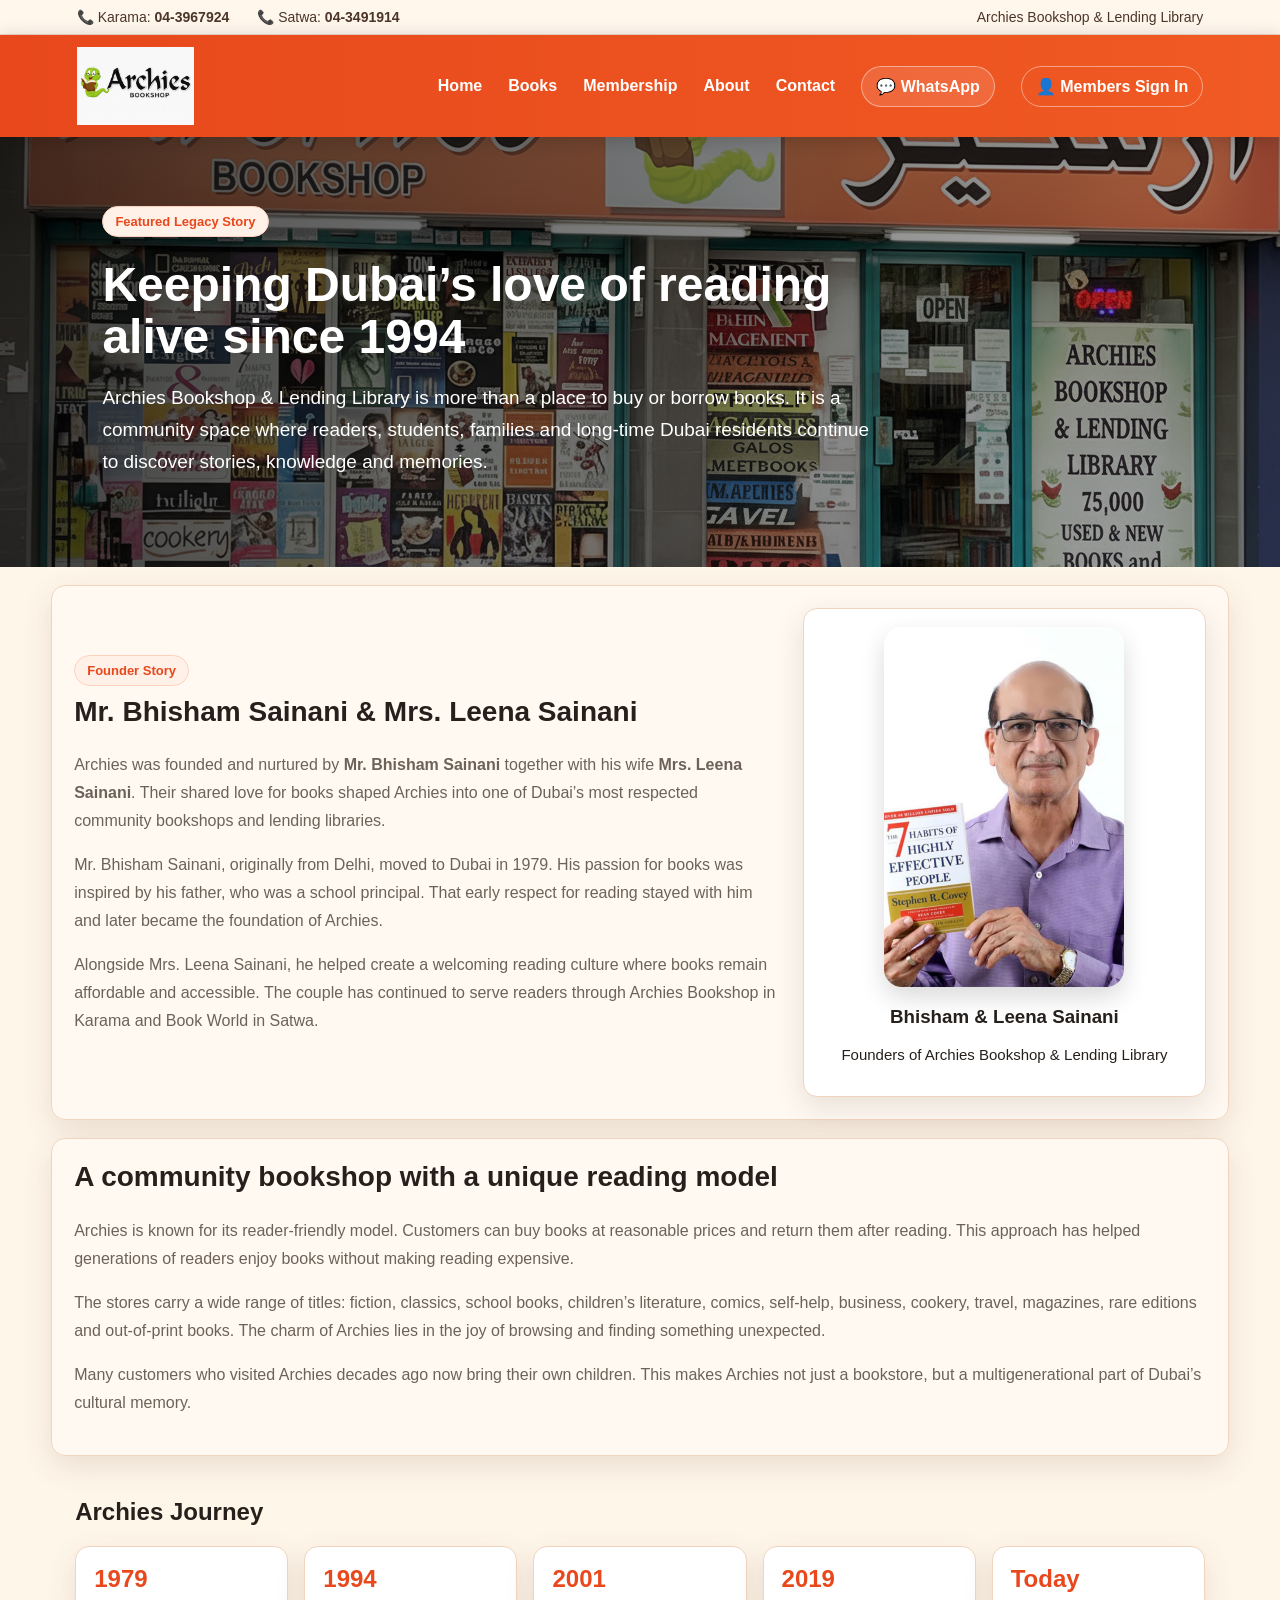
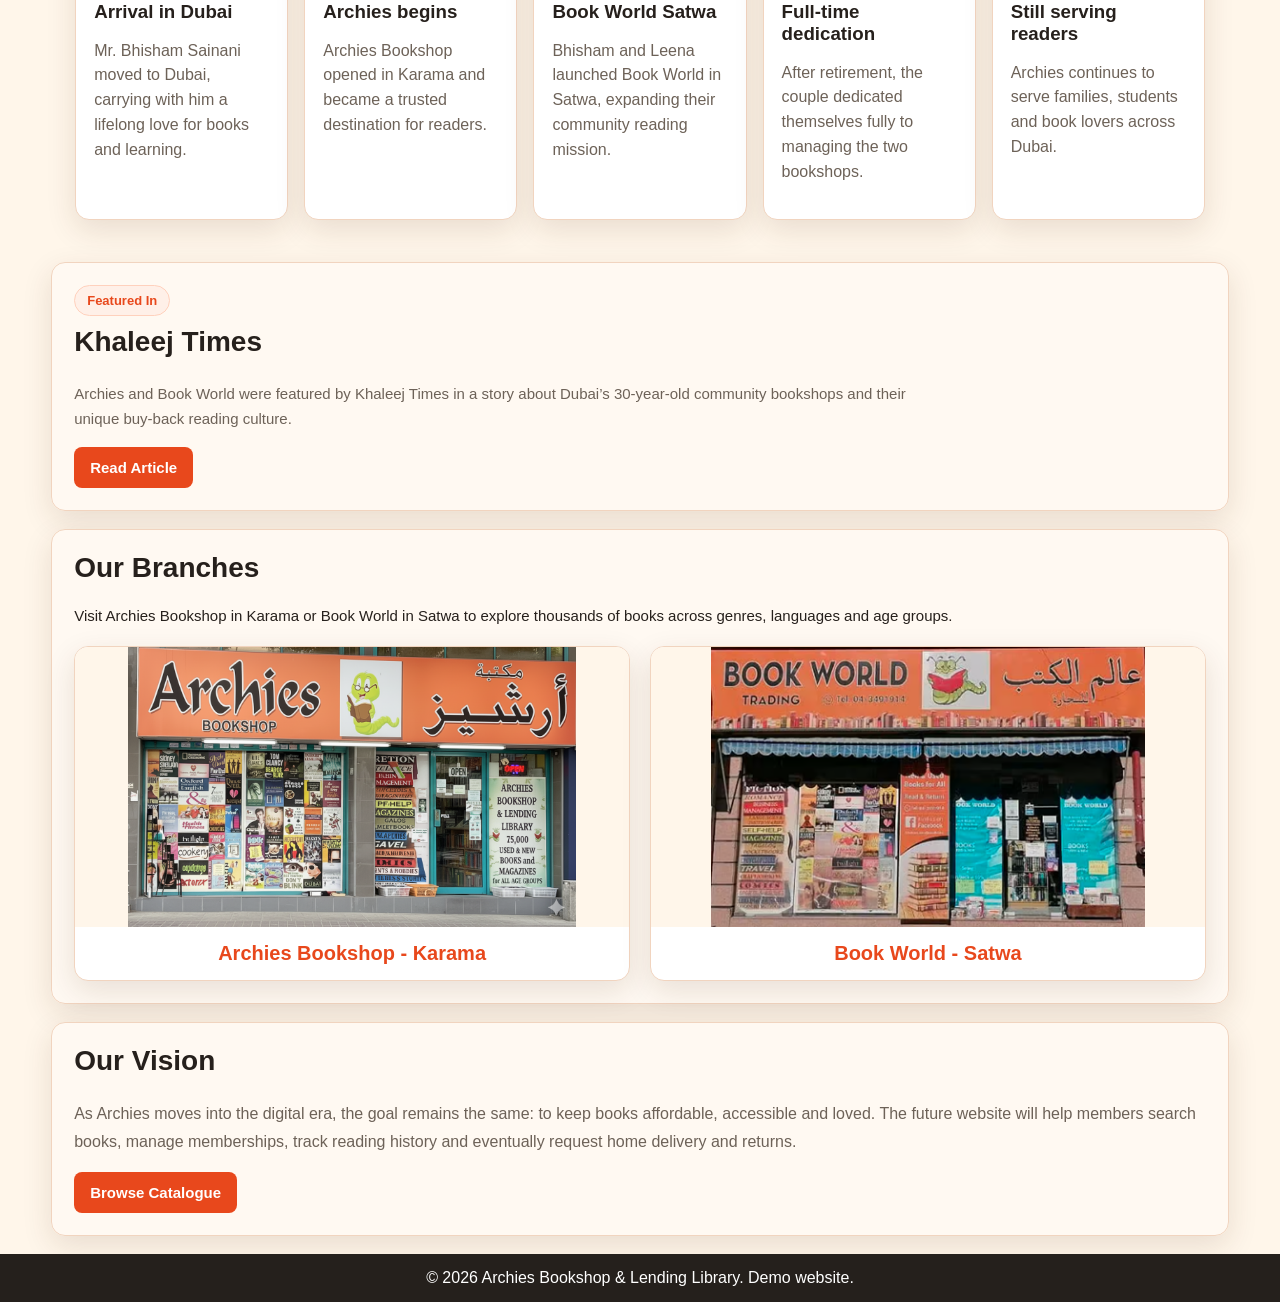
==== commit 397bf0f4: "Add files via upload" ====
--- a/about.html
+++ b/about.html
@@ -19,10 +19,11 @@
     </a>
     <nav class="login-nav">
       <a href="index.html#home">Home</a>
-      <a href="index.html#books">Books</a>
+      <a href="index.html#catalogue">Books</a>
       <a href="index.html#membership">Membership</a>
       <a href="about.html">About</a>
-      <a href="index.html#contact">Contact</a>
+      <a href="contact.html">Contact</a>
+      <a class="whatsapp-nav" href="https://wa.me/97143967924" target="_blank">💬 WhatsApp</a>
       <a class="account" href="login.html">👤 Members Sign In</a>
     </nav>
   </header>
@@ -53,8 +54,7 @@
         </p>
       </div>
       <div class="founder-card">
-        <div class="founder-photo-placeholder">
-          <span></span>
+        <div class="founder-photo">
           <img src="assets/founder-bhisham-leena.png" alt="Mr. Bhisham Sainani and Mrs. Leena Sainani">
         </div>
         <h3>Bhisham & Leena Sainani</h3>
--- a/styles.css
+++ b/styles.css
@@ -1100,7 +1100,7 @@
 .founder-section{
   margin:18px 4%;
   display:grid;
-  grid-template-columns:1.6fr 320px;
+  grid-template-columns:1.4fr .8fr;
   gap:24px;
   align-items:center;
 }
@@ -1129,8 +1129,8 @@
 }
 
 .founder-photo img{
-    width:220px;
-    max-width:220px;
+    width:100%;
+    max-width:240px;
     height:auto;
     display:block;
     border-radius:18px;
@@ -1220,35 +1220,135 @@
   }
 }
 
-/* Final founder photo fix */
-.founder-section{
-  grid-template-columns:1.4fr 300px !important;
-  max-width:1180px;
-  margin:18px auto;
-}
-
-.founder-card{
-  max-width:300px;
-  overflow:hidden;
-}
-
-.founder-card img{
-  width:220px !important;
-  max-width:220px !important;
-  height:auto !important;
-  display:block;
-  margin:0 auto 12px auto;
-  border-radius:16px;
-  box-shadow:0 10px 25px rgba(0,0,0,0.15);
+
+/* V12 Contact Page + Navigation Consistency */
+.contact-preview-section{
+  margin:18px 4%;
+  display:flex;
+  align-items:center;
+  justify-content:space-between;
+  gap:22px;
+}
+
+.contact-preview-section p{
+  color:var(--muted);
+  line-height:1.7;
+  max-width:760px;
+}
+
+.contact-preview-actions{
+  display:flex;
+  flex-wrap:wrap;
+  gap:10px;
+  justify-content:flex-end;
+}
+
+.contact-page .main-header{
+  position:relative;
+}
+
+.contact-hero{
+  padding:70px 8%;
+  background:
+    linear-gradient(90deg,rgba(0,0,0,.68),rgba(0,0,0,.24)),
+    url('assets/archies-storefront.png') center center/cover no-repeat;
+}
+
+.contact-hero-card{
+  max-width:780px;
+  color:white;
+}
+
+.contact-hero-card h1{
+  font-size:44px;
+  line-height:1.1;
+  margin:12px 0 14px;
+}
+
+.contact-hero-card p{
+  font-size:18px;
+  line-height:1.7;
+}
+
+.contact-page-grid{
+  margin:18px 4%;
+  display:grid;
+  grid-template-columns:1fr 1fr;
+  gap:18px;
+}
+
+.contact-location-card p{
+  color:var(--muted);
+  line-height:1.65;
+}
+
+.contact-actions{
+  display:flex;
+  gap:10px;
+  flex-wrap:wrap;
+  margin:16px 0;
+}
+
+.contact-location-card iframe{
+  width:100%;
+  height:300px;
+  border:0;
+  border-radius:14px;
+  box-shadow:0 8px 18px rgba(0,0,0,.08);
+}
+
+.contact-message-section{
+  margin:18px 4%;
+  display:grid;
+  grid-template-columns:1fr 1fr;
+  gap:24px;
+  align-items:start;
+}
+
+.contact-message-section p{
+  color:var(--muted);
+  line-height:1.7;
+}
+
+.contact-form-card select{
+  width:100%;
+  border:1px solid #dfc7b5;
+  border-radius:8px;
+  padding:13px;
+  background:white;
+  margin-bottom:8px;
+}
+
+/* Anchor jump position fix */
+#catalogue,
+#membership,
+#contact-preview,
+#about,
+#rentbuy,
+#offers{
+  scroll-margin-top:130px;
 }
 
 @media(max-width:900px){
-  .founder-section{
-    grid-template-columns:1fr !important;
-  }
-
-  .founder-card{
-    max-width:320px;
-    margin:auto;
-  }
-}+  .contact-preview-section,
+  .contact-message-section{
+    flex-direction:column;
+    display:flex;
+    align-items:flex-start;
+  }
+  .contact-page-grid{
+    grid-template-columns:1fr;
+  }
+  .contact-preview-actions{
+    justify-content:flex-start;
+  }
+}
+
+@media(max-width:620px){
+  .contact-hero{
+    padding:45px 5%;
+  }
+  .contact-hero-card h1{
+    font-size:34px;
+  }
+}
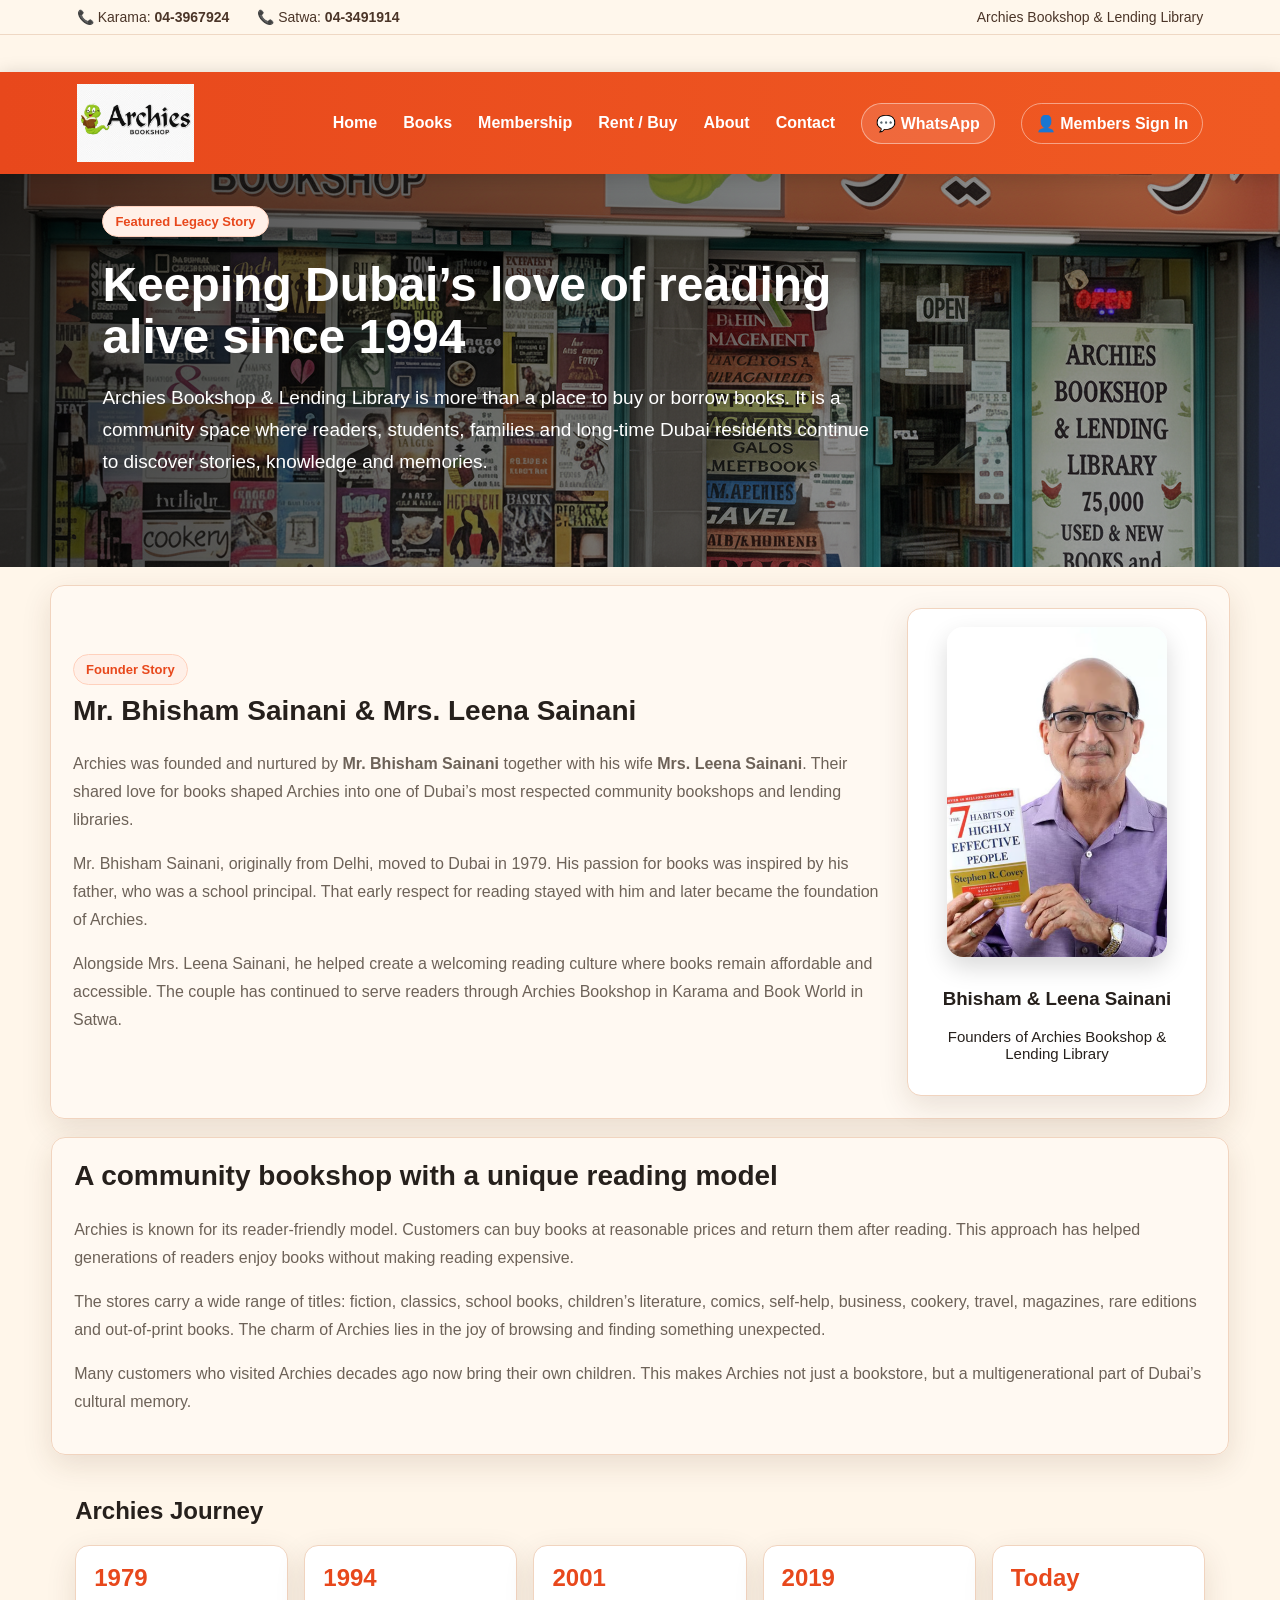
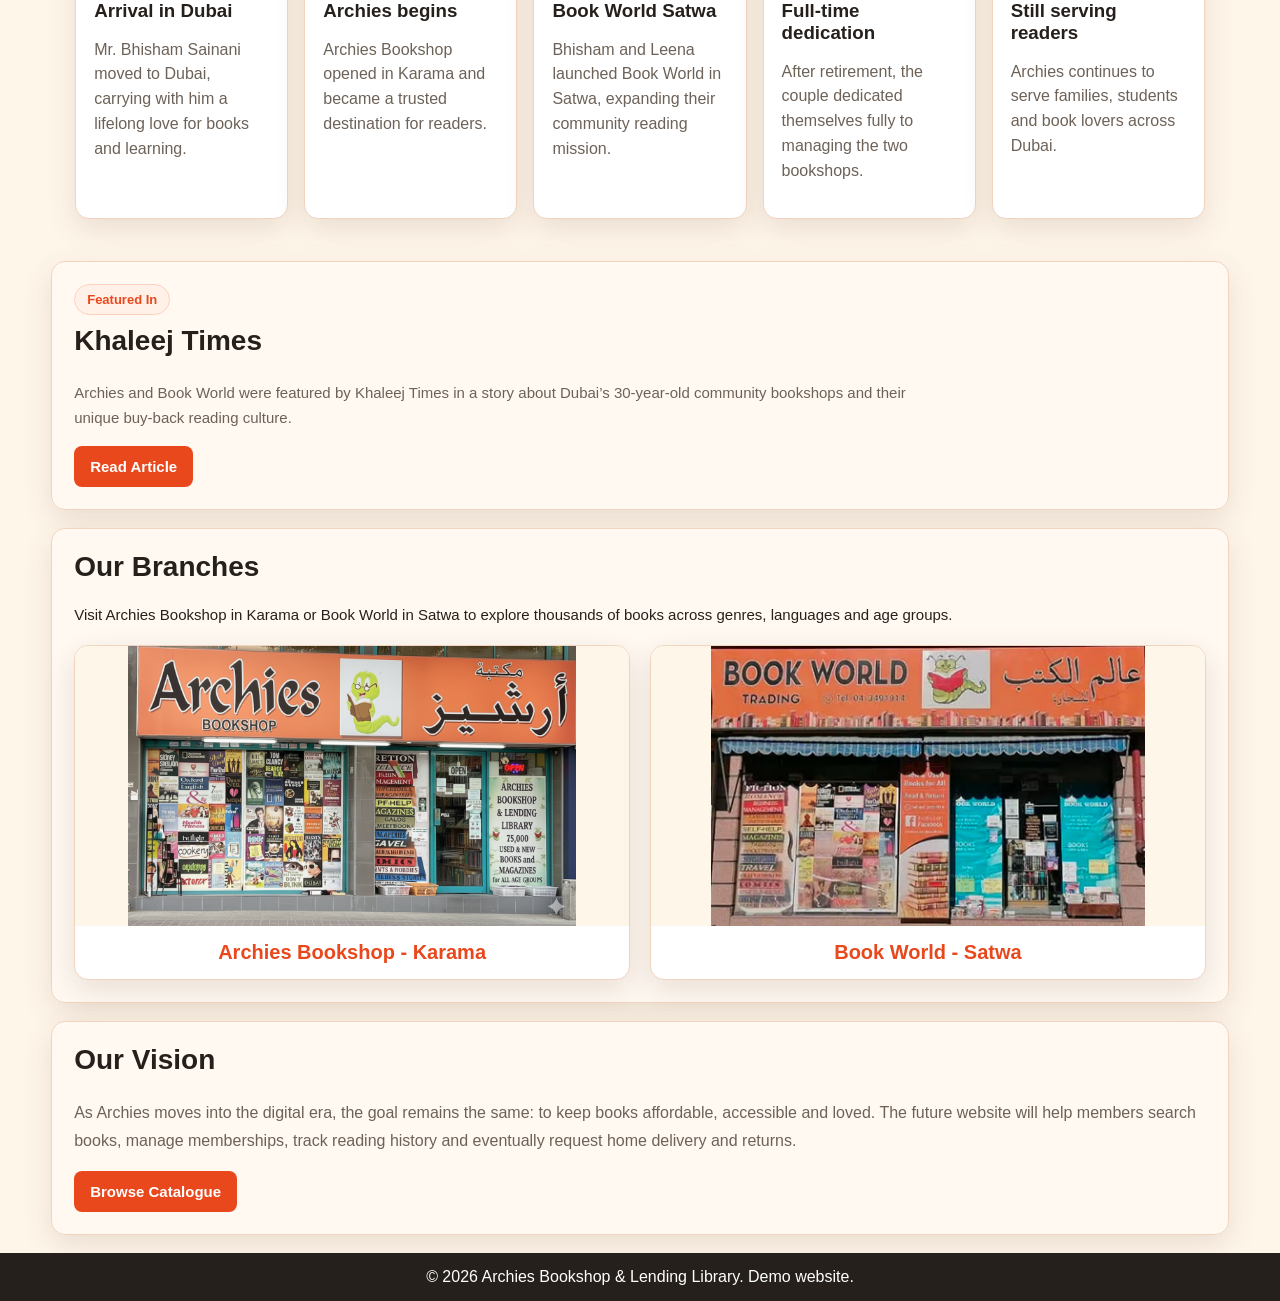
==== commit 4cc04907: "Add files via upload" ====
--- a/about.html
+++ b/about.html
@@ -17,10 +17,12 @@
     <a class="brand" href="index.html#home">
       <img src="assets/logo.png" alt="Archies Bookshop logo" />
     </a>
-    <nav class="login-nav">
+    <button class="menu-btn" id="menuBtn">☰</button>
+    <nav id="navMenu">
       <a href="index.html#home">Home</a>
       <a href="index.html#catalogue">Books</a>
       <a href="index.html#membership">Membership</a>
+      <a href="index.html#catalogue">Rent / Buy</a>
       <a href="about.html">About</a>
       <a href="contact.html">Contact</a>
       <a class="whatsapp-nav" href="https://wa.me/97143967924" target="_blank">💬 WhatsApp</a>
@@ -143,10 +145,11 @@
       <p>
         As Archies moves into the digital era, the goal remains the same: to keep books affordable, accessible and loved. The future website will help members search books, manage memberships, track reading history and eventually request home delivery and returns.
       </p>
-      <a class="btn primary" href="index.html#books">Browse Catalogue</a>
+      <a class="btn primary" href="index.html#catalogue">Browse Catalogue</a>
     </section>
   </main>
 
   <footer>© 2026 Archies Bookshop & Lending Library. Demo website.</footer>
+  <script src="app.js"></script>
 </body>
 </html>
--- a/styles.css
+++ b/styles.css
@@ -1221,134 +1221,84 @@
 }
 
 
-/* V12 Contact Page + Navigation Consistency */
-.contact-preview-section{
-  margin:18px 4%;
-  display:flex;
-  align-items:center;
-  justify-content:space-between;
-  gap:22px;
-}
-
-.contact-preview-section p{
-  color:var(--muted);
-  line-height:1.7;
-  max-width:760px;
-}
-
-.contact-preview-actions{
-  display:flex;
-  flex-wrap:wrap;
-  gap:10px;
-  justify-content:flex-end;
-}
-
-.contact-page .main-header{
-  position:relative;
-}
-
-.contact-hero{
-  padding:70px 8%;
-  background:
-    linear-gradient(90deg,rgba(0,0,0,.68),rgba(0,0,0,.24)),
-    url('assets/archies-storefront.png') center center/cover no-repeat;
-}
-
-.contact-hero-card{
-  max-width:780px;
-  color:white;
-}
-
-.contact-hero-card h1{
-  font-size:44px;
-  line-height:1.1;
-  margin:12px 0 14px;
-}
-
-.contact-hero-card p{
-  font-size:18px;
-  line-height:1.7;
-}
-
-.contact-page-grid{
-  margin:18px 4%;
-  display:grid;
-  grid-template-columns:1fr 1fr;
-  gap:18px;
-}
-
-.contact-location-card p{
-  color:var(--muted);
-  line-height:1.65;
-}
-
-.contact-actions{
-  display:flex;
-  gap:10px;
-  flex-wrap:wrap;
-  margin:16px 0;
-}
-
-.contact-location-card iframe{
-  width:100%;
-  height:300px;
-  border:0;
-  border-radius:14px;
-  box-shadow:0 8px 18px rgba(0,0,0,.08);
-}
-
-.contact-message-section{
-  margin:18px 4%;
-  display:grid;
-  grid-template-columns:1fr 1fr;
-  gap:24px;
-  align-items:start;
-}
-
-.contact-message-section p{
-  color:var(--muted);
-  line-height:1.7;
-}
-
-.contact-form-card select{
-  width:100%;
-  border:1px solid #dfc7b5;
-  border-radius:8px;
-  padding:13px;
-  background:white;
-  margin-bottom:8px;
-}
-
-/* Anchor jump position fix */
+/* V13 Consistent Header, Topbar and Anchor Position Fix */
+.topbar{
+  position:sticky;
+  top:0;
+  z-index:30;
+}
+
+.main-header{
+  top:37px;
+  z-index:29;
+}
+
+#home,
 #catalogue,
 #membership,
-#contact-preview,
+#contact,
 #about,
 #rentbuy,
 #offers{
-  scroll-margin-top:130px;
+  scroll-margin-top:150px;
+}
+
+/* Final founder photo fix */
+.founder-section{
+  grid-template-columns:1.4fr 300px !important;
+  max-width:1180px;
+  margin:18px auto;
+}
+
+.founder-card{
+  max-width:300px;
+  overflow:hidden;
+}
+
+.founder-card img{
+  width:220px !important;
+  max-width:220px !important;
+  height:auto !important;
+  display:block;
+  margin:0 auto 12px auto;
+  border-radius:16px;
+  box-shadow:0 10px 25px rgba(0,0,0,0.15);
+}
+
+@media(max-width:1000px){
+  .main-header nav{
+    top:112px;
+  }
 }
 
 @media(max-width:900px){
-  .contact-preview-section,
-  .contact-message-section{
-    flex-direction:column;
-    display:flex;
-    align-items:flex-start;
-  }
-  .contact-page-grid{
-    grid-template-columns:1fr;
-  }
-  .contact-preview-actions{
-    justify-content:flex-start;
+  .founder-section{
+    grid-template-columns:1fr !important;
+    margin:18px 4%;
+  }
+
+  .founder-card{
+    max-width:320px;
+    margin:auto;
   }
 }
 
 @media(max-width:620px){
-  .contact-hero{
-    padding:45px 5%;
-  }
-  .contact-hero-card h1{
-    font-size:34px;
-  }
-}
+  .topbar{
+    position:relative;
+  }
+
+  .main-header{
+    top:0;
+  }
+
+  #home,
+  #catalogue,
+  #membership,
+  #contact,
+  #about,
+  #rentbuy,
+  #offers{
+    scroll-margin-top:95px;
+  }
+}
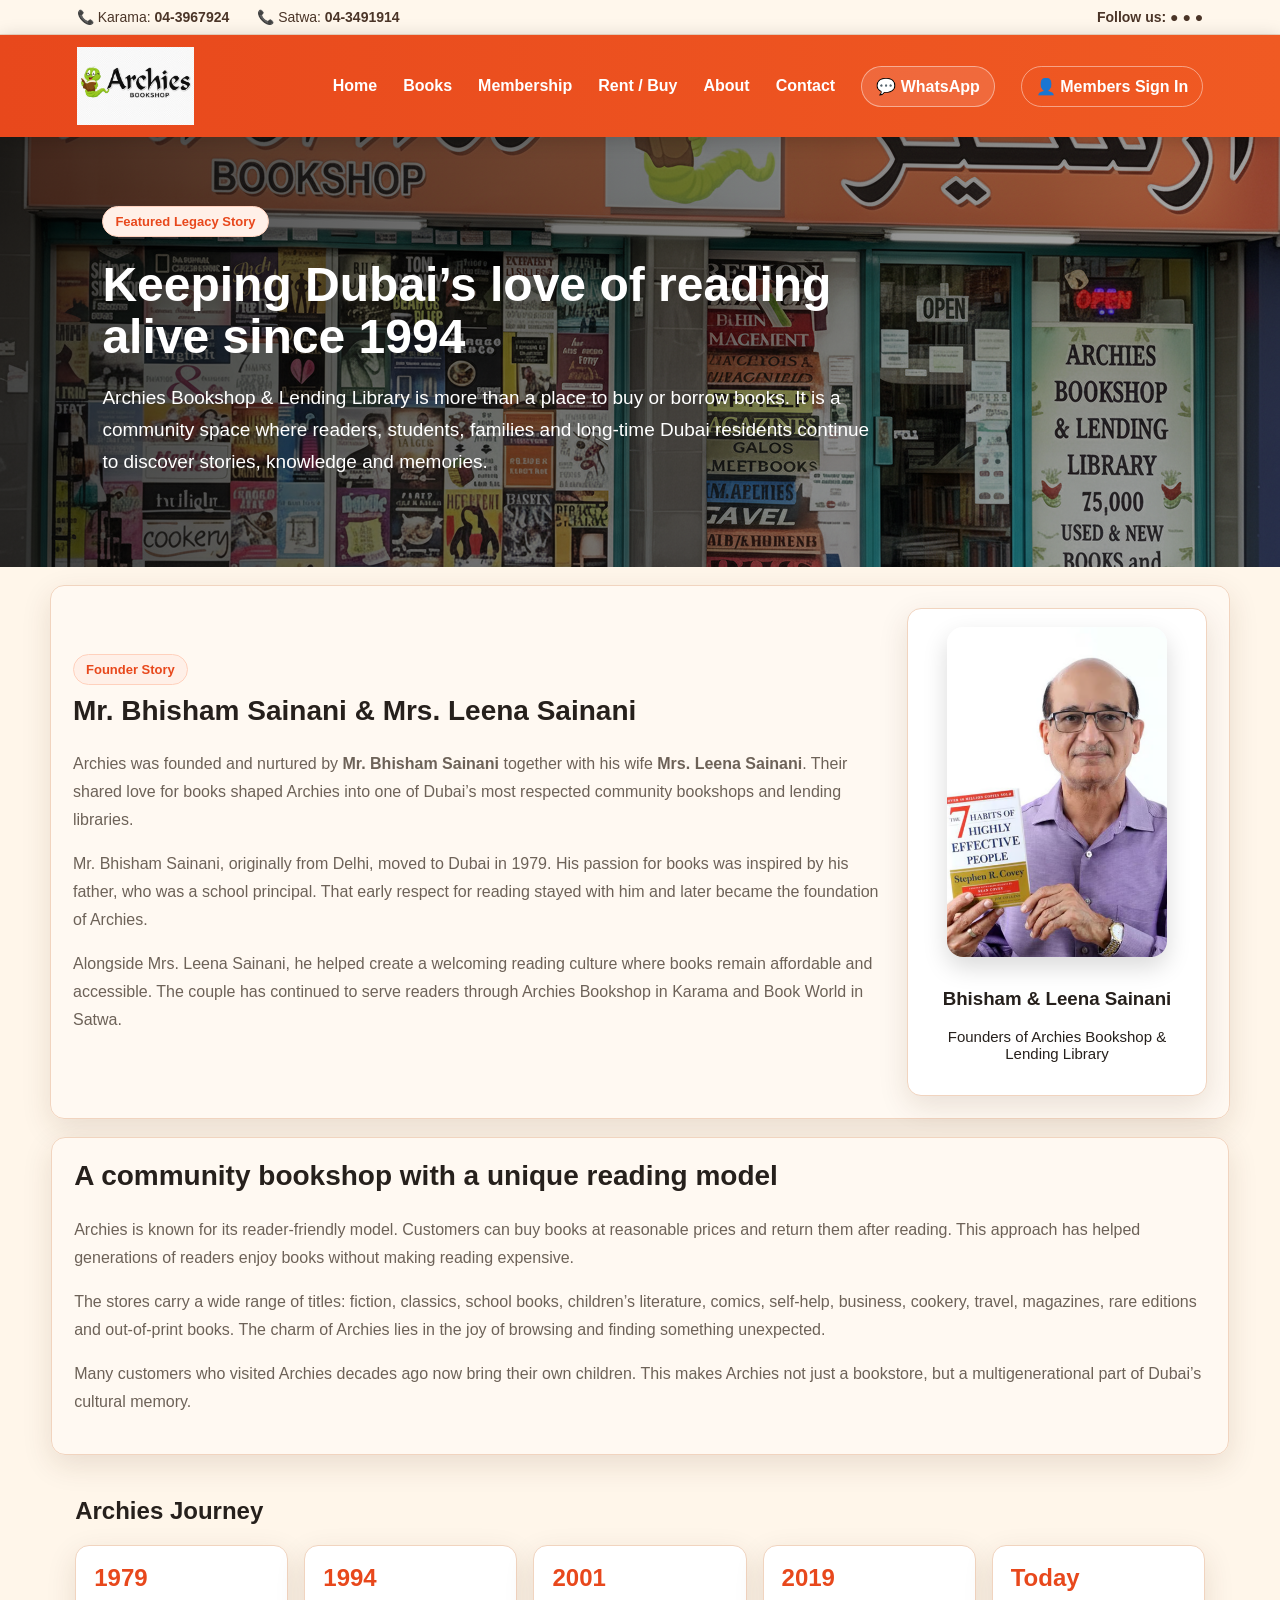
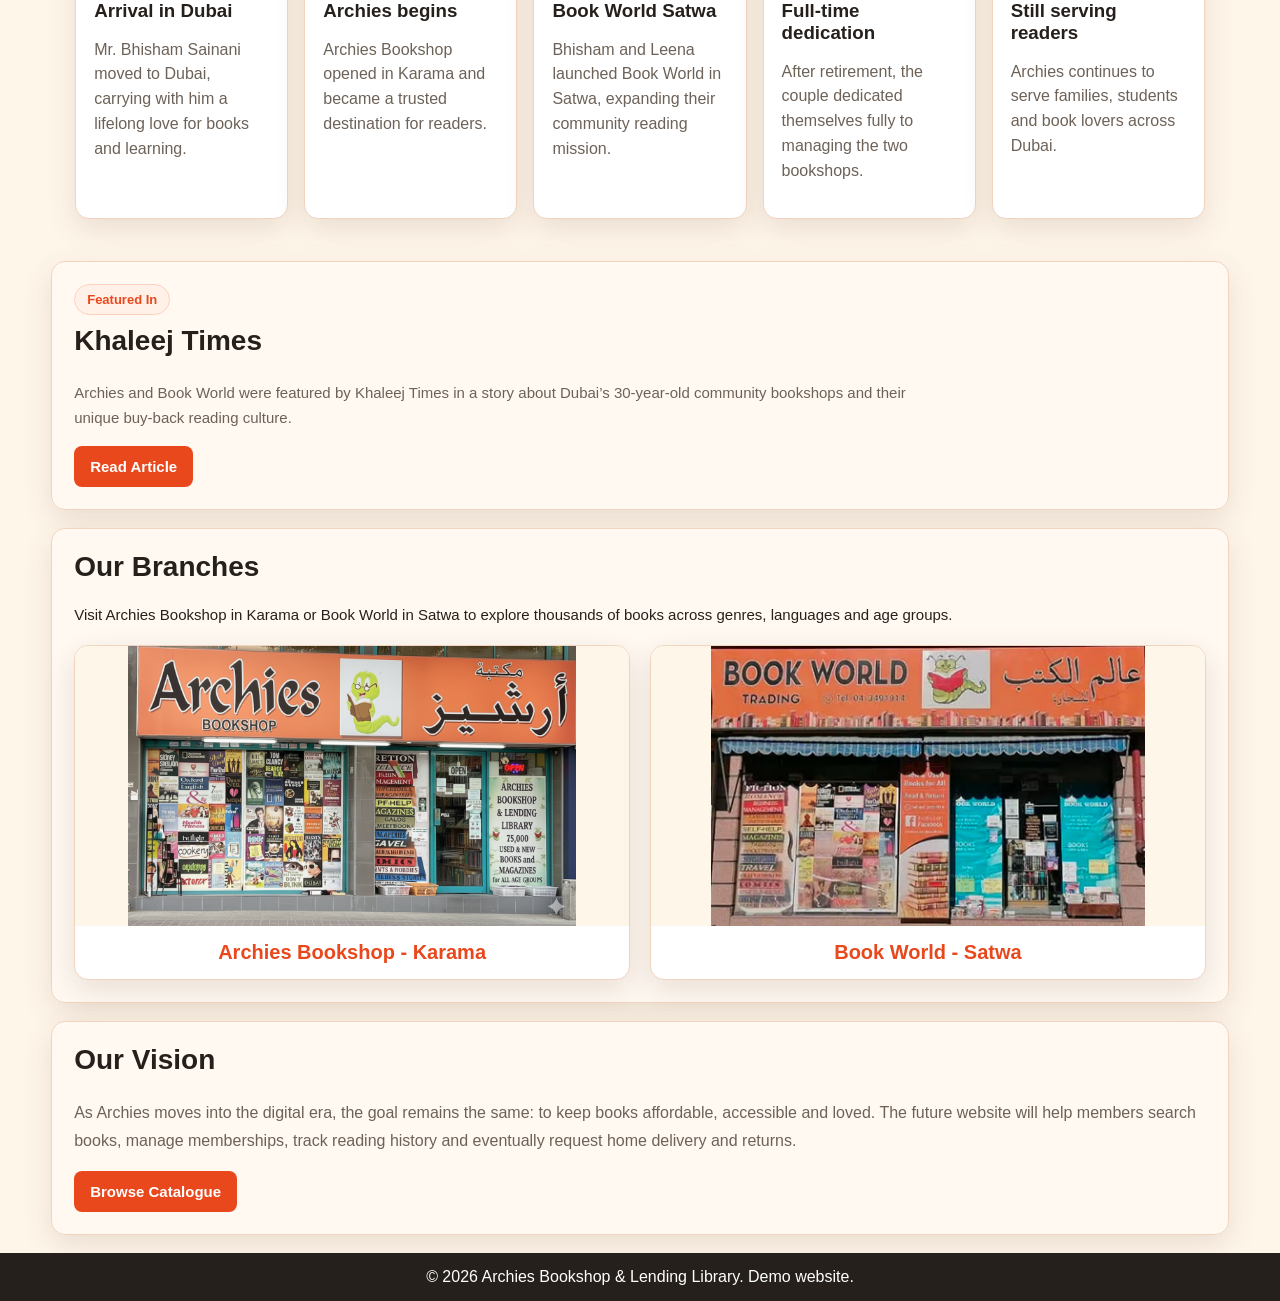
==== commit 7ccfc0c2: "Add files via upload" ====
--- a/about.html
+++ b/about.html
@@ -7,10 +7,11 @@
   <link rel="stylesheet" href="styles.css" />
 </head>
 <body class="about-page">
+  <div class="site-header">
   <div class="topbar">
     <div>📞 Karama: <strong>04-3967924</strong></div>
     <div>📞 Satwa: <strong>04-3491914</strong></div>
-    <div class="social">Archies Bookshop & Lending Library</div>
+    <div class="social">Follow us: ● ● ●</div>
   </div>
 
   <header class="main-header">
@@ -29,6 +30,7 @@
       <a class="account" href="login.html">👤 Members Sign In</a>
     </nav>
   </header>
+  </div>
 
   <main>
     <section class="about-hero">
--- a/styles.css
+++ b/styles.css
@@ -1302,3 +1302,41 @@
     scroll-margin-top:95px;
   }
 }
+
+
+/* V14 Header Cleanup: one sticky header group, no empty row, social shortcuts restored */
+.site-header{
+  position:sticky;
+  top:0;
+  z-index:60;
+}
+
+.site-header .topbar{
+  position:relative !important;
+  top:auto !important;
+  z-index:auto !important;
+}
+
+.site-header .main-header{
+  position:relative !important;
+  top:auto !important;
+  z-index:auto !important;
+}
+
+.site-header .social{
+  margin-left:auto;
+  font-weight:600;
+}
+
+@media(max-width:1000px){
+  .site-header .main-header nav{
+    top:100%;
+    z-index:80;
+  }
+}
+
+@media(max-width:620px){
+  .site-header{
+    position:relative;
+  }
+}
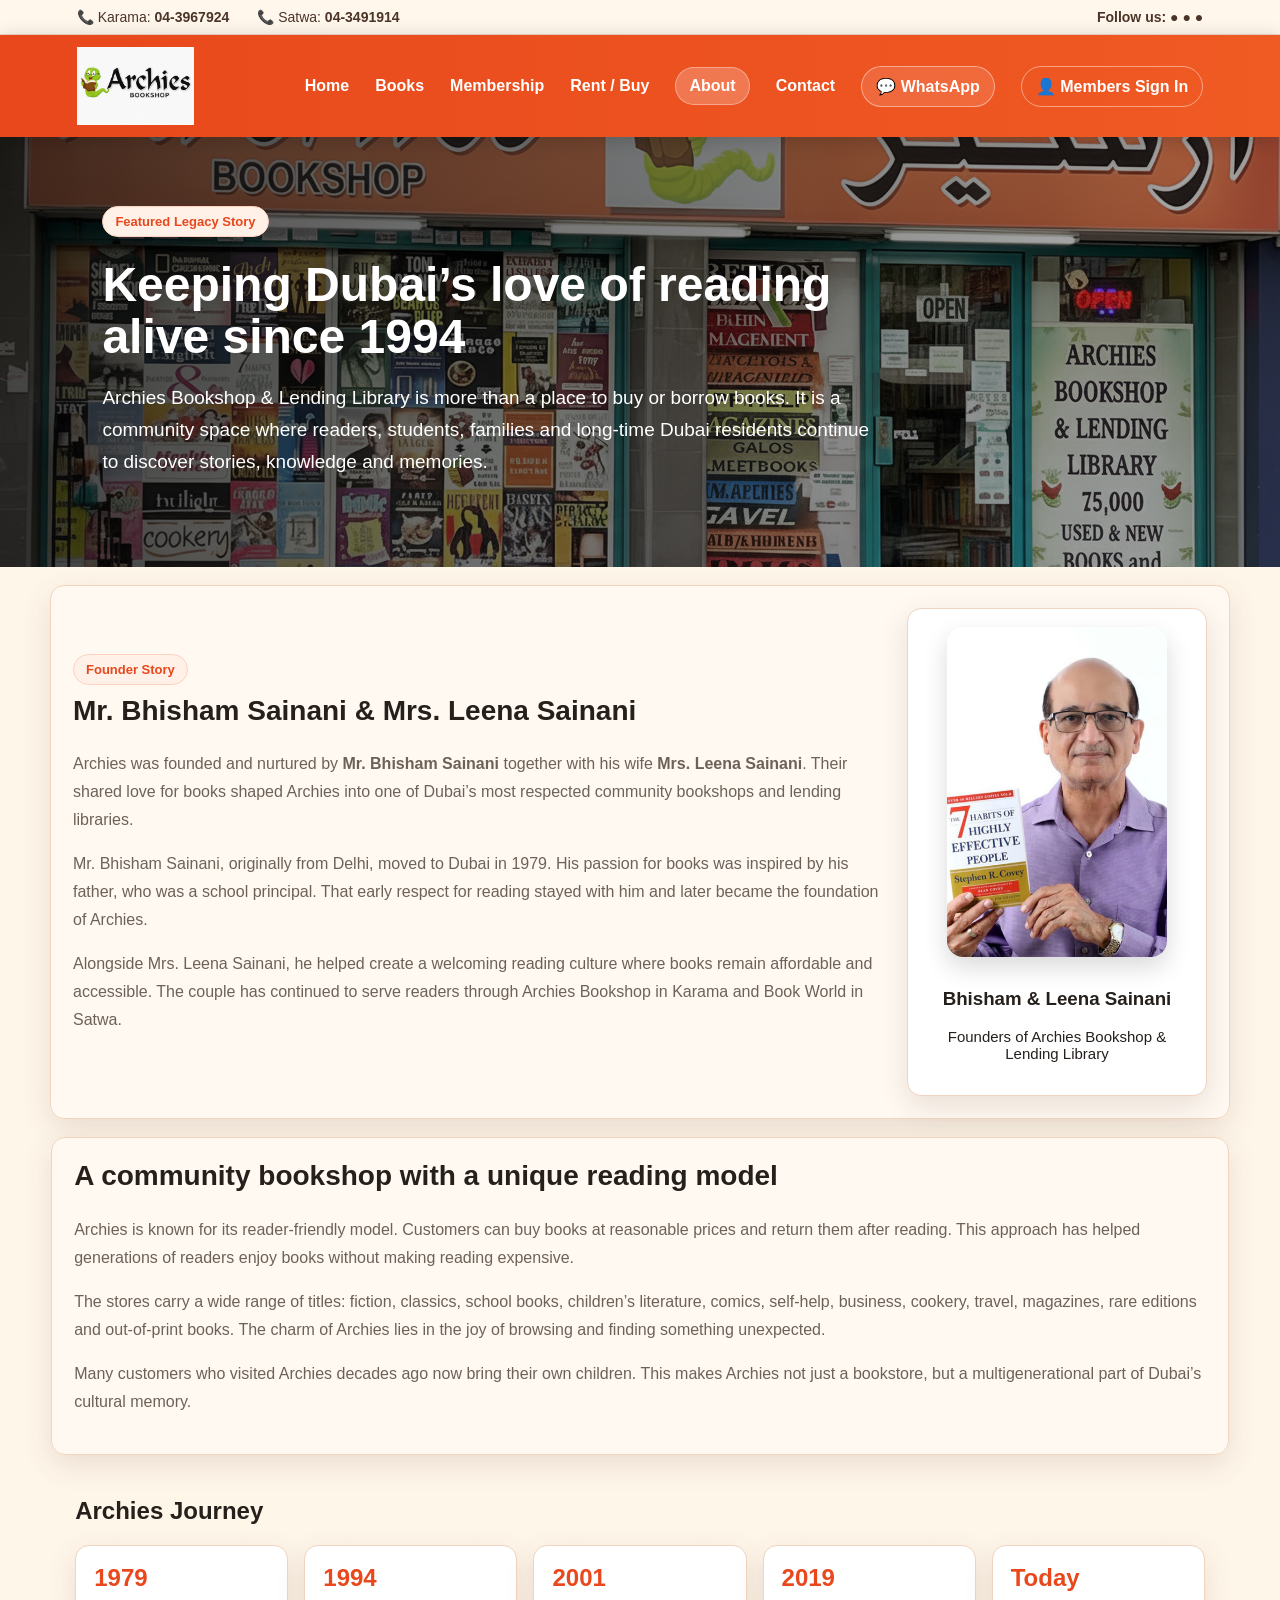
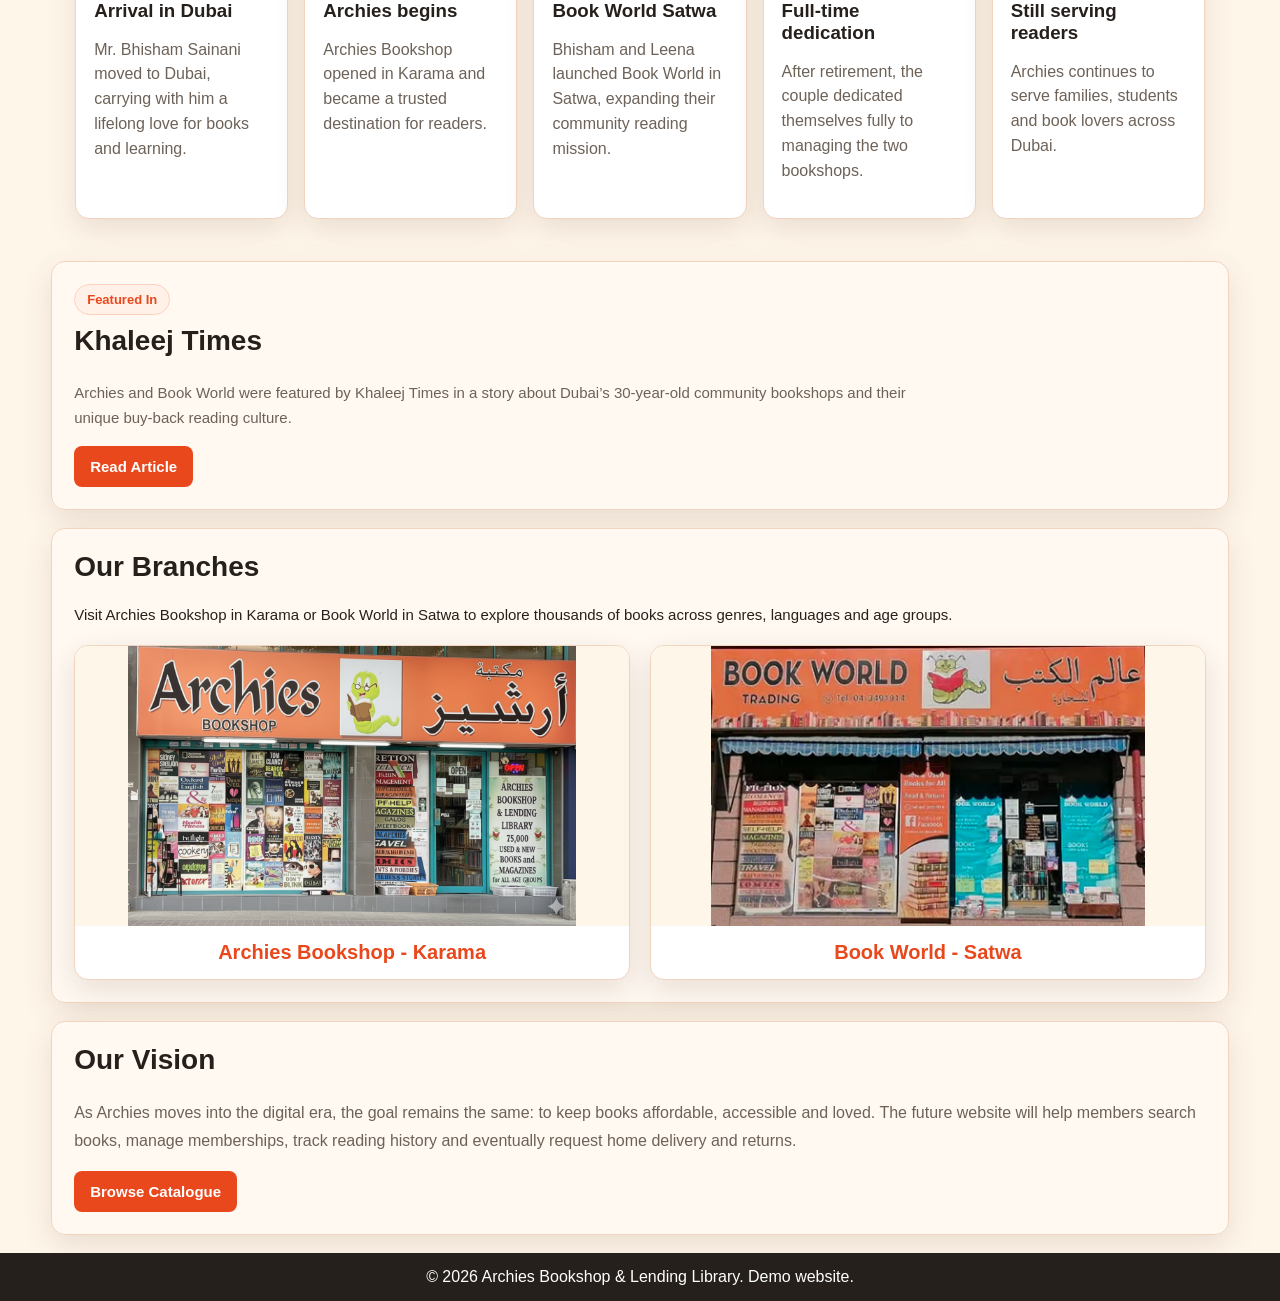
==== commit b8de1d42: "Add files via upload" ====
--- a/about.html
+++ b/about.html
@@ -24,7 +24,7 @@
       <a href="index.html#catalogue">Books</a>
       <a href="index.html#membership">Membership</a>
       <a href="index.html#catalogue">Rent / Buy</a>
-      <a href="about.html">About</a>
+      <a class="active" href="about.html">About</a>
       <a href="contact.html">Contact</a>
       <a class="whatsapp-nav" href="https://wa.me/97143967924" target="_blank">💬 WhatsApp</a>
       <a class="account" href="login.html">👤 Members Sign In</a>
--- a/styles.css
+++ b/styles.css
@@ -1340,3 +1340,123 @@
     position:relative;
   }
 }
+
+
+/* V15 Contact Page Layout + Active Menu Highlight */
+.main-header nav a.active{
+  background:rgba(255,255,255,.22);
+  border-radius:22px;
+  padding:10px 14px;
+  box-shadow:inset 0 0 0 1px rgba(255,255,255,.35);
+}
+
+.main-header nav a.whatsapp-nav.active,
+.main-header nav a.account.active{
+  background:white;
+  color:var(--orange);
+  border-color:white;
+}
+
+.contact-hero{
+  margin:18px 4%;
+  padding:30px;
+  border:1px solid var(--border);
+  border-radius:14px;
+  box-shadow:var(--shadow);
+  background:linear-gradient(135deg,#fffaf3,#fff0e5);
+}
+
+.contact-hero-card h1{
+  margin:8px 0 10px;
+  font-size:36px;
+}
+
+.contact-hero-card p{
+  color:var(--muted);
+  line-height:1.7;
+  max-width:950px;
+}
+
+.contact-page-grid{
+  margin:18px 4%;
+  display:grid;
+  grid-template-columns:repeat(2,minmax(0,1fr));
+  gap:22px;
+  align-items:stretch;
+}
+
+.contact-location-card{
+  display:flex;
+  flex-direction:column;
+}
+
+.contact-location-card h2{
+  margin-top:0;
+}
+
+.contact-location-card p{
+  color:var(--muted);
+  line-height:1.55;
+}
+
+.contact-actions{
+  display:flex;
+  gap:10px;
+  flex-wrap:wrap;
+  margin:10px 0 14px;
+}
+
+.contact-location-card iframe{
+  width:100%;
+  min-height:300px;
+  border:0;
+  border-radius:12px;
+  margin-top:auto;
+}
+
+.contact-message-section{
+  margin:18px 4%;
+  display:grid;
+  grid-template-columns:1fr 1.1fr;
+  gap:24px;
+  align-items:start;
+}
+
+.contact-message-section p{
+  color:var(--muted);
+  line-height:1.7;
+}
+
+.contact-message-section .contact-form-card{
+  background:white;
+  border:1px solid var(--border);
+  border-radius:14px;
+  padding:18px;
+  box-shadow:var(--shadow);
+}
+
+.contact-message-section input,
+.contact-message-section select,
+.contact-message-section textarea{
+  margin-bottom:10px;
+}
+
+@media(max-width:900px){
+  .contact-page-grid,
+  .contact-message-section{
+    grid-template-columns:1fr;
+  }
+
+  .contact-location-card iframe{
+    min-height:260px;
+  }
+}
+
+@media(max-width:620px){
+  .main-header nav a.active{
+    padding:8px 12px;
+  }
+  .contact-hero-card h1{
+    font-size:30px;
+  }
+}
